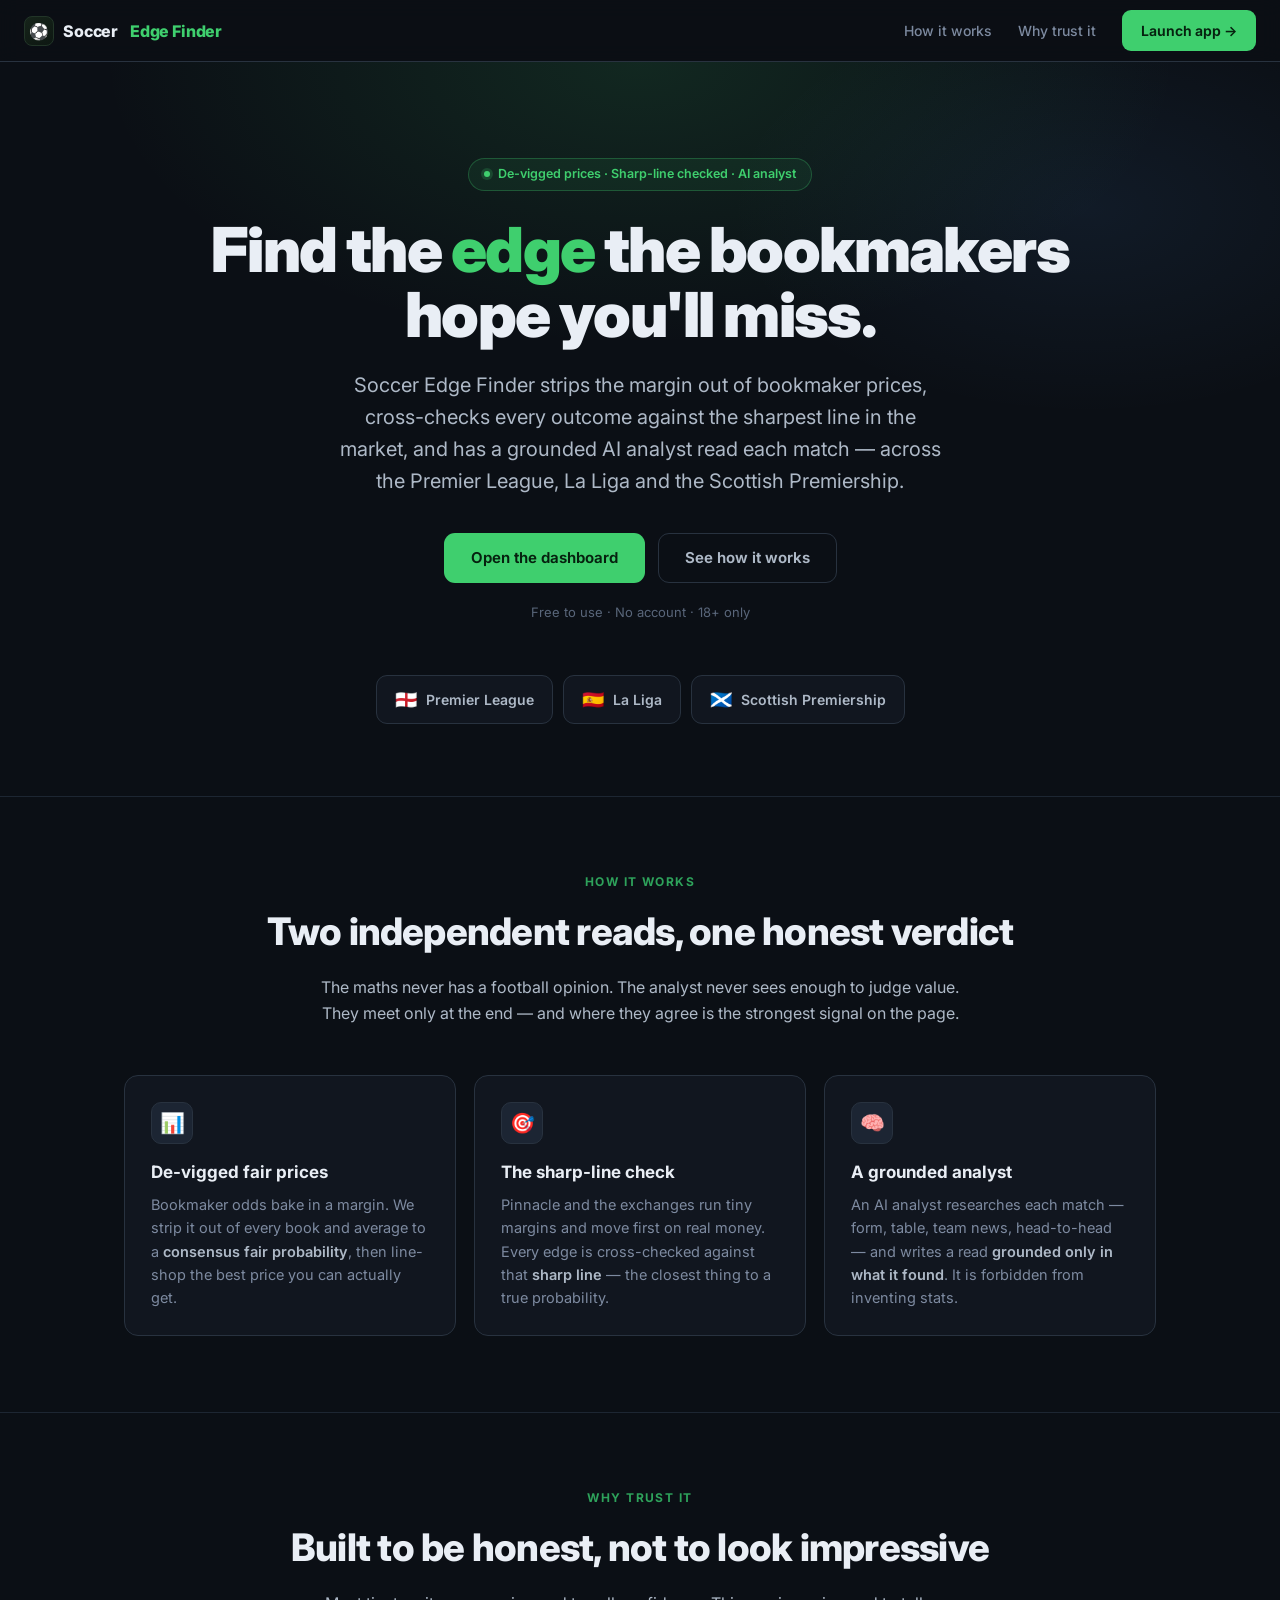
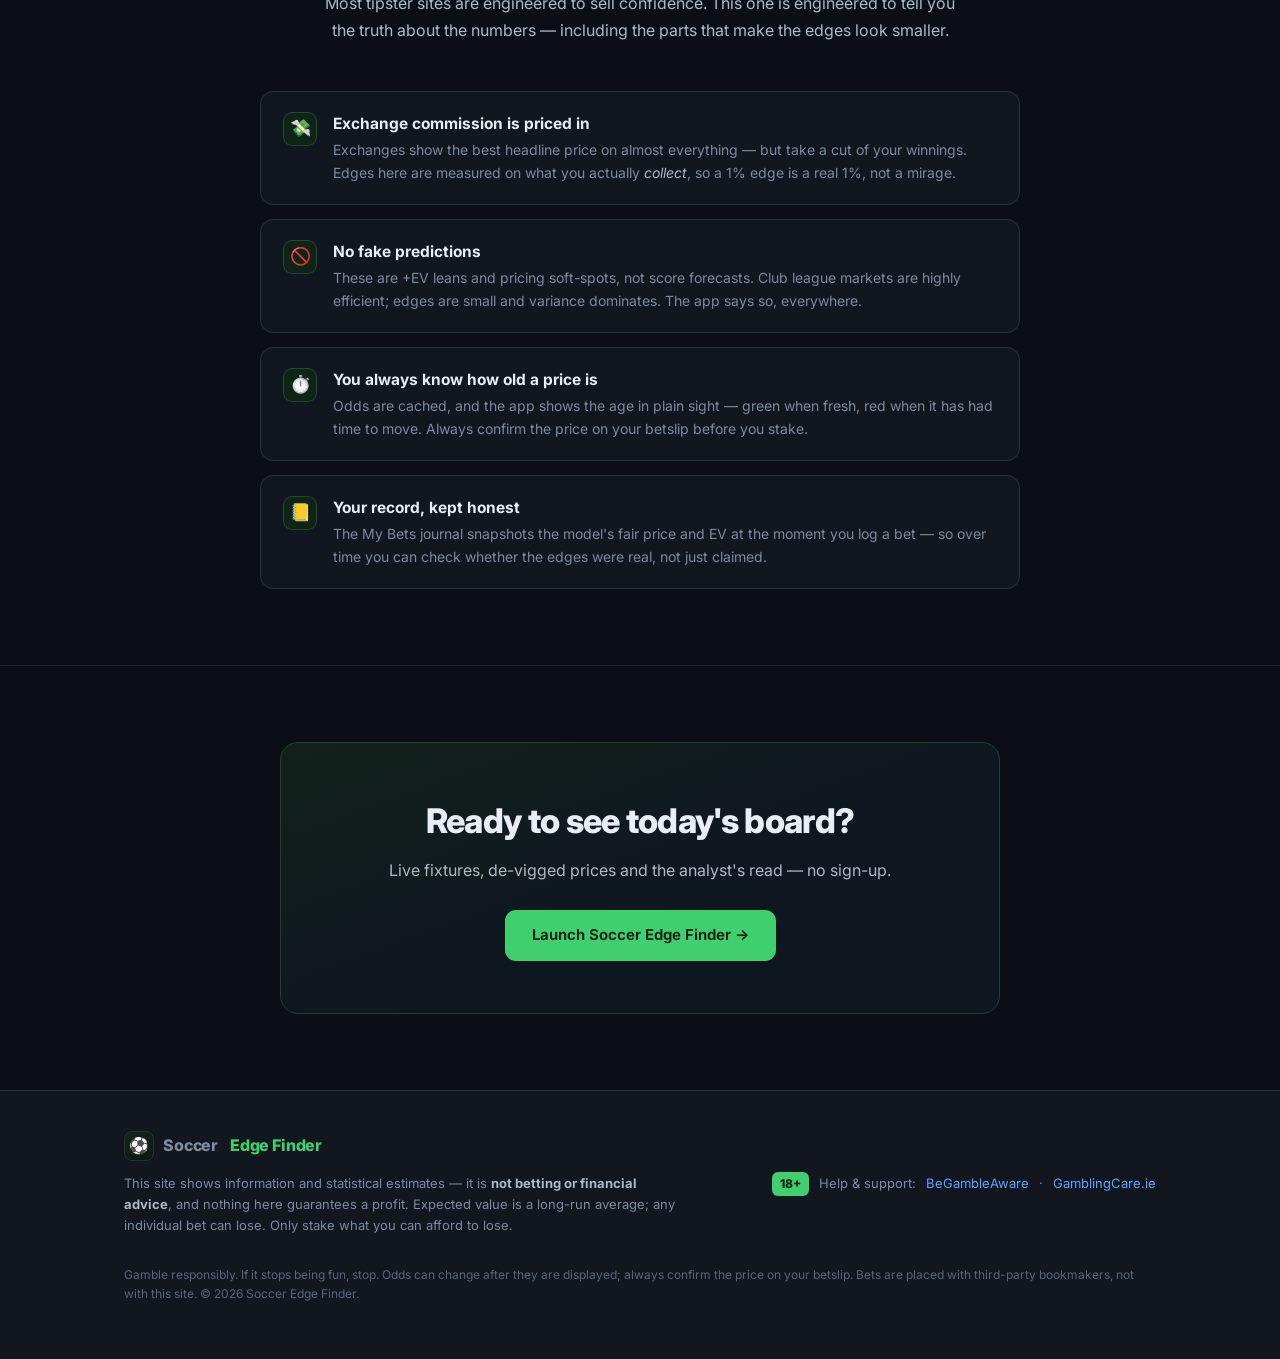
==== static/landing.html @ 16e1183a "Add a marketing landing page; move the dashboard to /app The app dropped users straight into the too" ====
<!DOCTYPE html>
<html lang="en">
<head>
<meta charset="UTF-8">
<meta name="viewport" content="width=device-width, initial-scale=1.0, viewport-fit=cover">
<meta name="theme-color" content="#0b0f15">
<title>Soccer Edge Finder — de-vigged prices, sharp-line checked, analyst-backed</title>
<meta name="description" content="A betting edge finder for club football across the Premier League, La Liga and the Scottish Premiership. De-vigged bookmaker prices, a sharp-line cross-check and a grounded AI analyst — with the maths kept honest.">
<link rel="icon" href="data:image/svg+xml,%3Csvg xmlns=%27http://www.w3.org/2000/svg%27 viewBox=%270 0 32 32%27%3E%3Crect width=%2732%27 height=%2732%27 rx=%277%27 fill=%27%230b0f15%27/%3E%3Ctext x=%2716%27 y=%2723%27 font-size=%2720%27 text-anchor=%27middle%27%3E%E2%9A%BD%3C/text%3E%3C/svg%3E">
<link rel="preconnect" href="https://fonts.googleapis.com">
<link rel="preconnect" href="https://fonts.gstatic.com" crossorigin>
<link href="https://fonts.googleapis.com/css2?family=Inter:wght@400;500;600;700;800;900&display=swap" rel="stylesheet">
<style>
  *,*::before,*::after { box-sizing: border-box; margin: 0; padding: 0; }
  :root {
    --bg-0:#0b0f15; --bg-1:#11161f; --bg-2:#161d28; --bg-3:#1c2533;
    --line-1:#1d2632; --line-2:#28323f;
    --tx-1:#e9eef5; --tx-2:#aeb9c7; --tx-3:#7d8aa0; --tx-4:#59667a;
    --green:#3fcf6e; --green-dim:#2ea25b; --green-bg:#0e2417;
    --blue:#58a6ff; --amber:#e3a93c; --red:#f85149;
    --maxw:1080px;
  }
  html { scroll-behavior: smooth; }
  body {
    font-family: 'Inter', -apple-system, BlinkMacSystemFont, 'Segoe UI', Roboto, sans-serif;
    background: var(--bg-0); color: var(--tx-1);
    -webkit-font-smoothing: antialiased; line-height: 1.5;
  }
  a { color: inherit; text-decoration: none; }
  .wrap { max-width: var(--maxw); margin: 0 auto; padding: 0 24px; }

  /* NAV */
  nav {
    position: sticky; top: 0; z-index: 100;
    display: flex; align-items: center; justify-content: space-between;
    height: 62px; padding: 0 24px;
    background: rgba(11,15,21,.82); backdrop-filter: blur(10px);
    border-bottom: 1px solid var(--line-2);
  }
  .brand { display: flex; align-items: center; gap: 9px; font-weight: 800; font-size: 16px; letter-spacing: -.01em; }
  .brand .mark {
    width: 30px; height: 30px; border-radius: 8px; display: grid; place-items: center;
    font-size: 16px; background: linear-gradient(150deg, #16241a, #0d1712);
    border: 1px solid #223528;
  }
  .brand em { color: var(--green); font-style: normal; }
  .nav-links { display: flex; align-items: center; gap: 26px; }
  .nav-links a.muted { color: var(--tx-3); font-size: 14px; font-weight: 500; }
  .nav-links a.muted:hover { color: var(--tx-1); }
  .btn {
    display: inline-flex; align-items: center; gap: 7px; cursor: pointer;
    font-family: inherit; font-weight: 650; font-size: 14px; border-radius: 9px;
    padding: 9px 18px; border: 1px solid transparent; transition: .15s;
  }
  .btn-primary { background: var(--green); color: #06210f; }
  .btn-primary:hover { background: #56d982; }
  .btn-ghost { background: transparent; color: var(--tx-2); border-color: var(--line-2); }
  .btn-ghost:hover { color: var(--tx-1); border-color: var(--tx-4); }
  .btn-lg { padding: 13px 26px; font-size: 15px; border-radius: 11px; }

  /* HERO */
  .hero { position: relative; overflow: hidden; padding: 96px 0 72px; text-align: center; }
  .hero::before {
    content: ''; position: absolute; inset: 0; z-index: 0; pointer-events: none;
    background:
      radial-gradient(60% 55% at 50% 0%, rgba(63,207,110,.13), transparent 70%),
      radial-gradient(40% 40% at 85% 20%, rgba(88,166,255,.08), transparent 70%);
  }
  .hero .wrap { position: relative; z-index: 1; }
  .badge {
    display: inline-flex; align-items: center; gap: 8px; margin-bottom: 26px;
    padding: 6px 15px; border-radius: 999px; font-size: 12.5px; font-weight: 600;
    color: var(--green); background: rgba(63,207,110,.08); border: 1px solid rgba(63,207,110,.28);
  }
  .badge .dot { width: 6px; height: 6px; border-radius: 50%; background: var(--green); box-shadow: 0 0 0 3px rgba(63,207,110,.18); }
  h1 {
    font-size: clamp(34px, 6vw, 62px); font-weight: 900; line-height: 1.05;
    letter-spacing: -.025em; margin: 0 auto 22px; max-width: 860px;
  }
  h1 .g { color: var(--green); }
  .sub { font-size: clamp(16px,2.3vw,20px); color: var(--tx-2); max-width: 620px; margin: 0 auto 36px; line-height: 1.6; }
  .hero-cta { display: flex; gap: 13px; justify-content: center; flex-wrap: wrap; }
  .hero-note { margin-top: 20px; font-size: 13px; color: var(--tx-4); }

  /* LEAGUE STRIP */
  .leagues { display: flex; gap: 10px; justify-content: center; flex-wrap: wrap; margin-top: 52px; }
  .league-chip {
    display: flex; align-items: center; gap: 9px; padding: 10px 18px;
    background: var(--bg-1); border: 1px solid var(--line-2); border-radius: 11px;
    font-size: 14px; font-weight: 600; color: var(--tx-2);
  }
  .league-chip .flag { font-size: 18px; }

  /* SECTIONS */
  section.block { padding: 76px 0; border-top: 1px solid var(--line-1); }
  .eyebrow { text-align: center; font-size: 12px; font-weight: 700; letter-spacing: .12em; text-transform: uppercase; color: var(--green-dim); margin-bottom: 12px; }
  .h2 { text-align: center; font-size: clamp(26px,4vw,38px); font-weight: 800; letter-spacing: -.02em; margin-bottom: 14px; }
  .lede { text-align: center; color: var(--tx-2); max-width: 640px; margin: 0 auto 48px; font-size: 16px; line-height: 1.65; }

  .grid { display: grid; grid-template-columns: repeat(3,1fr); gap: 18px; }
  .card {
    background: var(--bg-1); border: 1px solid var(--line-2); border-radius: 14px; padding: 26px;
    transition: .18s;
  }
  .card:hover { border-color: #33465a; transform: translateY(-2px); }
  .card .ico { width: 42px; height: 42px; border-radius: 10px; display: grid; place-items: center; font-size: 20px; margin-bottom: 16px; background: var(--bg-3); border: 1px solid var(--line-2); }
  .card h3 { font-size: 17px; font-weight: 700; margin-bottom: 8px; }
  .card p { color: var(--tx-3); font-size: 14.5px; line-height: 1.6; }
  .card p b { color: var(--tx-2); font-weight: 600; }

  /* HONESTY */
  .honesty { max-width: 760px; margin: 0 auto; display: grid; gap: 14px; }
  .row {
    display: flex; gap: 16px; align-items: flex-start; padding: 20px 22px;
    background: var(--bg-1); border: 1px solid var(--line-2); border-radius: 13px;
  }
  .row .k { flex: 0 0 auto; width: 34px; height: 34px; border-radius: 9px; display: grid; place-items: center; font-size: 17px; background: var(--green-bg); border: 1px solid rgba(63,207,110,.25); }
  .row h4 { font-size: 15.5px; font-weight: 700; margin-bottom: 4px; }
  .row p { color: var(--tx-3); font-size: 14px; line-height: 1.6; }
  .row p em { color: var(--tx-2); font-style: italic; }

  /* CTA */
  .cta-final { text-align: center; }
  .cta-final .box {
    max-width: 720px; margin: 0 auto; padding: 52px 32px; border-radius: 18px;
    background: linear-gradient(160deg, #12211a 0%, #0e1620 60%); border: 1px solid #234030;
  }
  .cta-final h2 { font-size: clamp(24px,4vw,34px); font-weight: 800; letter-spacing: -.02em; margin-bottom: 12px; }
  .cta-final p { color: var(--tx-2); margin-bottom: 28px; font-size: 16px; }

  /* FOOTER */
  footer { border-top: 1px solid var(--line-2); background: var(--bg-1); padding: 40px 0 56px; }
  footer .cols { display: flex; justify-content: space-between; gap: 30px; flex-wrap: wrap; margin-bottom: 28px; }
  footer .disc { color: var(--tx-3); font-size: 13px; line-height: 1.65; max-width: 560px; }
  footer .disc strong { color: var(--tx-2); }
  footer .rg { display: flex; align-items: center; gap: 10px; flex-wrap: wrap; font-size: 13px; color: var(--tx-3); }
  .age { display: inline-grid; place-items: center; min-width: 30px; height: 24px; padding: 0 8px; border-radius: 6px; font-weight: 800; font-size: 12px; color: #06210f; background: var(--green); }
  footer a.link { color: var(--blue); }
  footer a.link:hover { text-decoration: underline; }
  .fine { color: var(--tx-4); font-size: 12px; line-height: 1.6; margin-top: 18px; }

  @media (max-width: 780px) {
    .grid { grid-template-columns: 1fr; }
    .nav-links a.muted { display: none; }
    .hero { padding: 68px 0 52px; }
    section.block { padding: 56px 0; }
    footer .cols { flex-direction: column; }
  }
</style>
</head>
<body>

<nav>
  <a class="brand" href="/"><span class="mark">⚽</span>Soccer&nbsp;<em>Edge&nbsp;Finder</em></a>
  <div class="nav-links">
    <a class="muted" href="#how">How it works</a>
    <a class="muted" href="#honest">Why trust it</a>
    <a class="btn btn-primary" href="/app">Launch app →</a>
  </div>
</nav>

<header class="hero">
  <div class="wrap">
    <span class="badge"><span class="dot"></span>De-vigged prices · Sharp-line checked · AI analyst</span>
    <h1>Find the <span class="g">edge</span> the bookmakers hope you'll miss.</h1>
    <p class="sub">
      Soccer Edge Finder strips the margin out of bookmaker prices, cross-checks every outcome
      against the sharpest line in the market, and has a grounded AI analyst read each match —
      across the Premier League, La Liga and the Scottish Premiership.
    </p>
    <div class="hero-cta">
      <a class="btn btn-primary btn-lg" href="/app">Open the dashboard</a>
      <a class="btn btn-ghost btn-lg" href="#how">See how it works</a>
    </div>
    <div class="hero-note">Free to use · No account · 18+ only</div>

    <div class="leagues">
      <span class="league-chip"><span class="flag">🏴󠁧󠁢󠁥󠁮󠁧󠁿</span> Premier League</span>
      <span class="league-chip"><span class="flag">🇪🇸</span> La Liga</span>
      <span class="league-chip"><span class="flag">🏴󠁧󠁢󠁳󠁣󠁴󠁿</span> Scottish Premiership</span>
    </div>
  </div>
</header>

<section class="block" id="how">
  <div class="wrap">
    <div class="eyebrow">How it works</div>
    <h2 class="h2">Two independent reads, one honest verdict</h2>
    <p class="lede">
      The maths never has a football opinion. The analyst never sees enough to judge value.
      They meet only at the end — and where they agree is the strongest signal on the page.
    </p>
    <div class="grid">
      <div class="card">
        <div class="ico">📊</div>
        <h3>De-vigged fair prices</h3>
        <p>Bookmaker odds bake in a margin. We strip it out of every book and average to a
        <b>consensus fair probability</b>, then line-shop the best price you can actually get.</p>
      </div>
      <div class="card">
        <div class="ico">🎯</div>
        <h3>The sharp-line check</h3>
        <p>Pinnacle and the exchanges run tiny margins and move first on real money. Every edge is
        cross-checked against that <b>sharp line</b> — the closest thing to a true probability.</p>
      </div>
      <div class="card">
        <div class="ico">🧠</div>
        <h3>A grounded analyst</h3>
        <p>An AI analyst researches each match — form, table, team news, head-to-head — and writes a
        read <b>grounded only in what it found</b>. It is forbidden from inventing stats.</p>
      </div>
    </div>
  </div>
</section>

<section class="block" id="honest">
  <div class="wrap">
    <div class="eyebrow">Why trust it</div>
    <h2 class="h2">Built to be honest, not to look impressive</h2>
    <p class="lede">
      Most tipster sites are engineered to sell confidence. This one is engineered to tell you the
      truth about the numbers — including the parts that make the edges look smaller.
    </p>
    <div class="honesty">
      <div class="row">
        <div class="k">💸</div>
        <div>
          <h4>Exchange commission is priced in</h4>
          <p>Exchanges show the best headline price on almost everything — but take a cut of your
          winnings. Edges here are measured on what you actually <em>collect</em>, so a 1% edge is a
          real 1%, not a mirage.</p>
        </div>
      </div>
      <div class="row">
        <div class="k">🚫</div>
        <div>
          <h4>No fake predictions</h4>
          <p>These are +EV leans and pricing soft-spots, not score forecasts. Club league markets are
          highly efficient; edges are small and variance dominates. The app says so, everywhere.</p>
        </div>
      </div>
      <div class="row">
        <div class="k">⏱️</div>
        <div>
          <h4>You always know how old a price is</h4>
          <p>Odds are cached, and the app shows the age in plain sight — green when fresh, red when
          it has had time to move. Always confirm the price on your betslip before you stake.</p>
        </div>
      </div>
      <div class="row">
        <div class="k">📒</div>
        <div>
          <h4>Your record, kept honest</h4>
          <p>The My Bets journal snapshots the model's fair price and EV at the moment you log a bet —
          so over time you can check whether the edges were real, not just claimed.</p>
        </div>
      </div>
    </div>
  </div>
</section>

<section class="block cta-final">
  <div class="wrap">
    <div class="box">
      <h2>Ready to see today's board?</h2>
      <p>Live fixtures, de-vigged prices and the analyst's read — no sign-up.</p>
      <a class="btn btn-primary btn-lg" href="/app">Launch Soccer Edge Finder →</a>
    </div>
  </div>
</section>

<footer>
  <div class="wrap">
    <div class="cols">
      <div class="disc">
        <div class="brand" style="margin-bottom:12px"><span class="mark">⚽</span>Soccer&nbsp;<em>Edge&nbsp;Finder</em></div>
        This site shows information and statistical estimates — it is <strong>not betting or
        financial advice</strong>, and nothing here guarantees a profit. Expected value is a
        long-run average; any individual bet can lose. Only stake what you can afford to lose.
      </div>
      <div class="rg">
        <span class="age">18+</span>
        <span>Help &amp; support:</span>
        <a class="link" href="https://www.begambleaware.org" target="_blank" rel="noopener">BeGambleAware</a> ·
        <a class="link" href="https://www.gamblingcare.ie" target="_blank" rel="noopener">GamblingCare.ie</a>
      </div>
    </div>
    <div class="fine">
      Gamble responsibly. If it stops being fun, stop. Odds can change after they are displayed;
      always confirm the price on your betslip. Bets are placed with third-party bookmakers, not with
      this site. © <span id="yr"></span> Soccer Edge Finder.
    </div>
  </div>
</footer>

<script>document.getElementById('yr').textContent = new Date().getFullYear();</script>
</body>
</html>
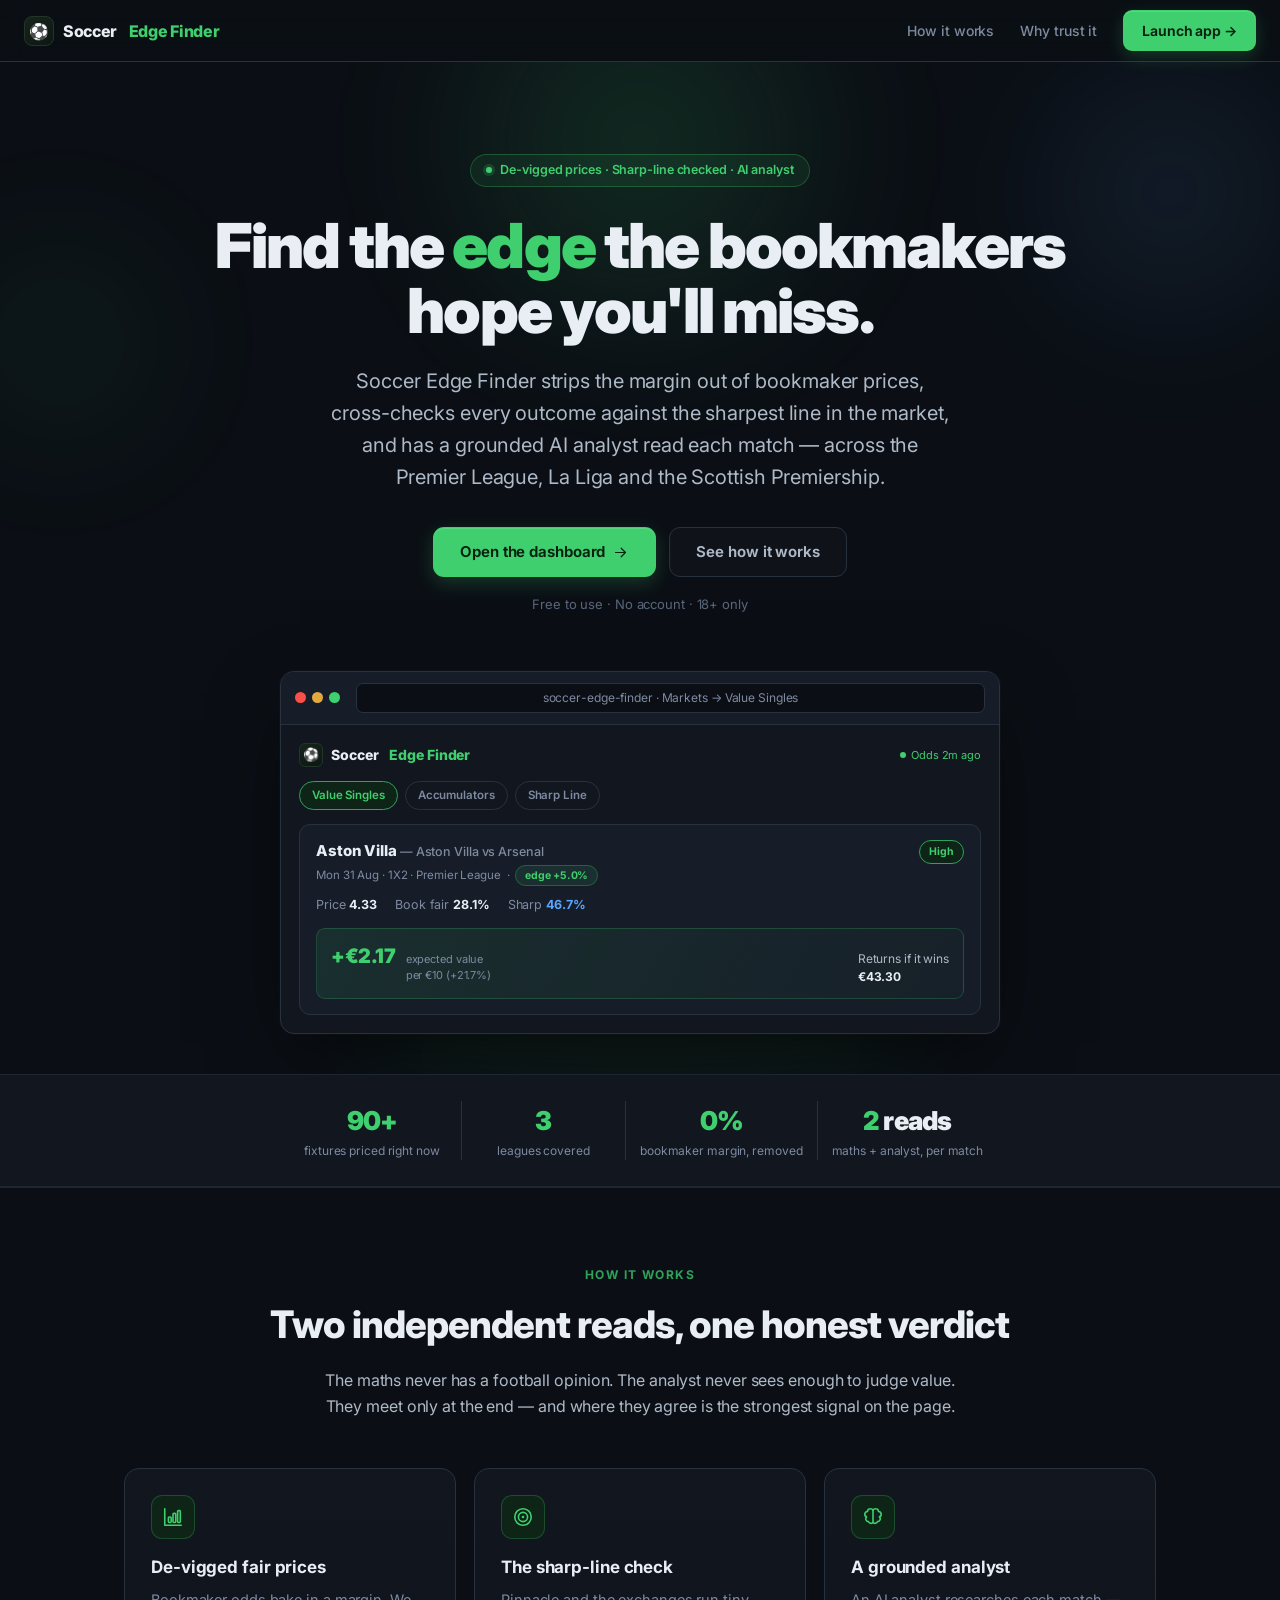
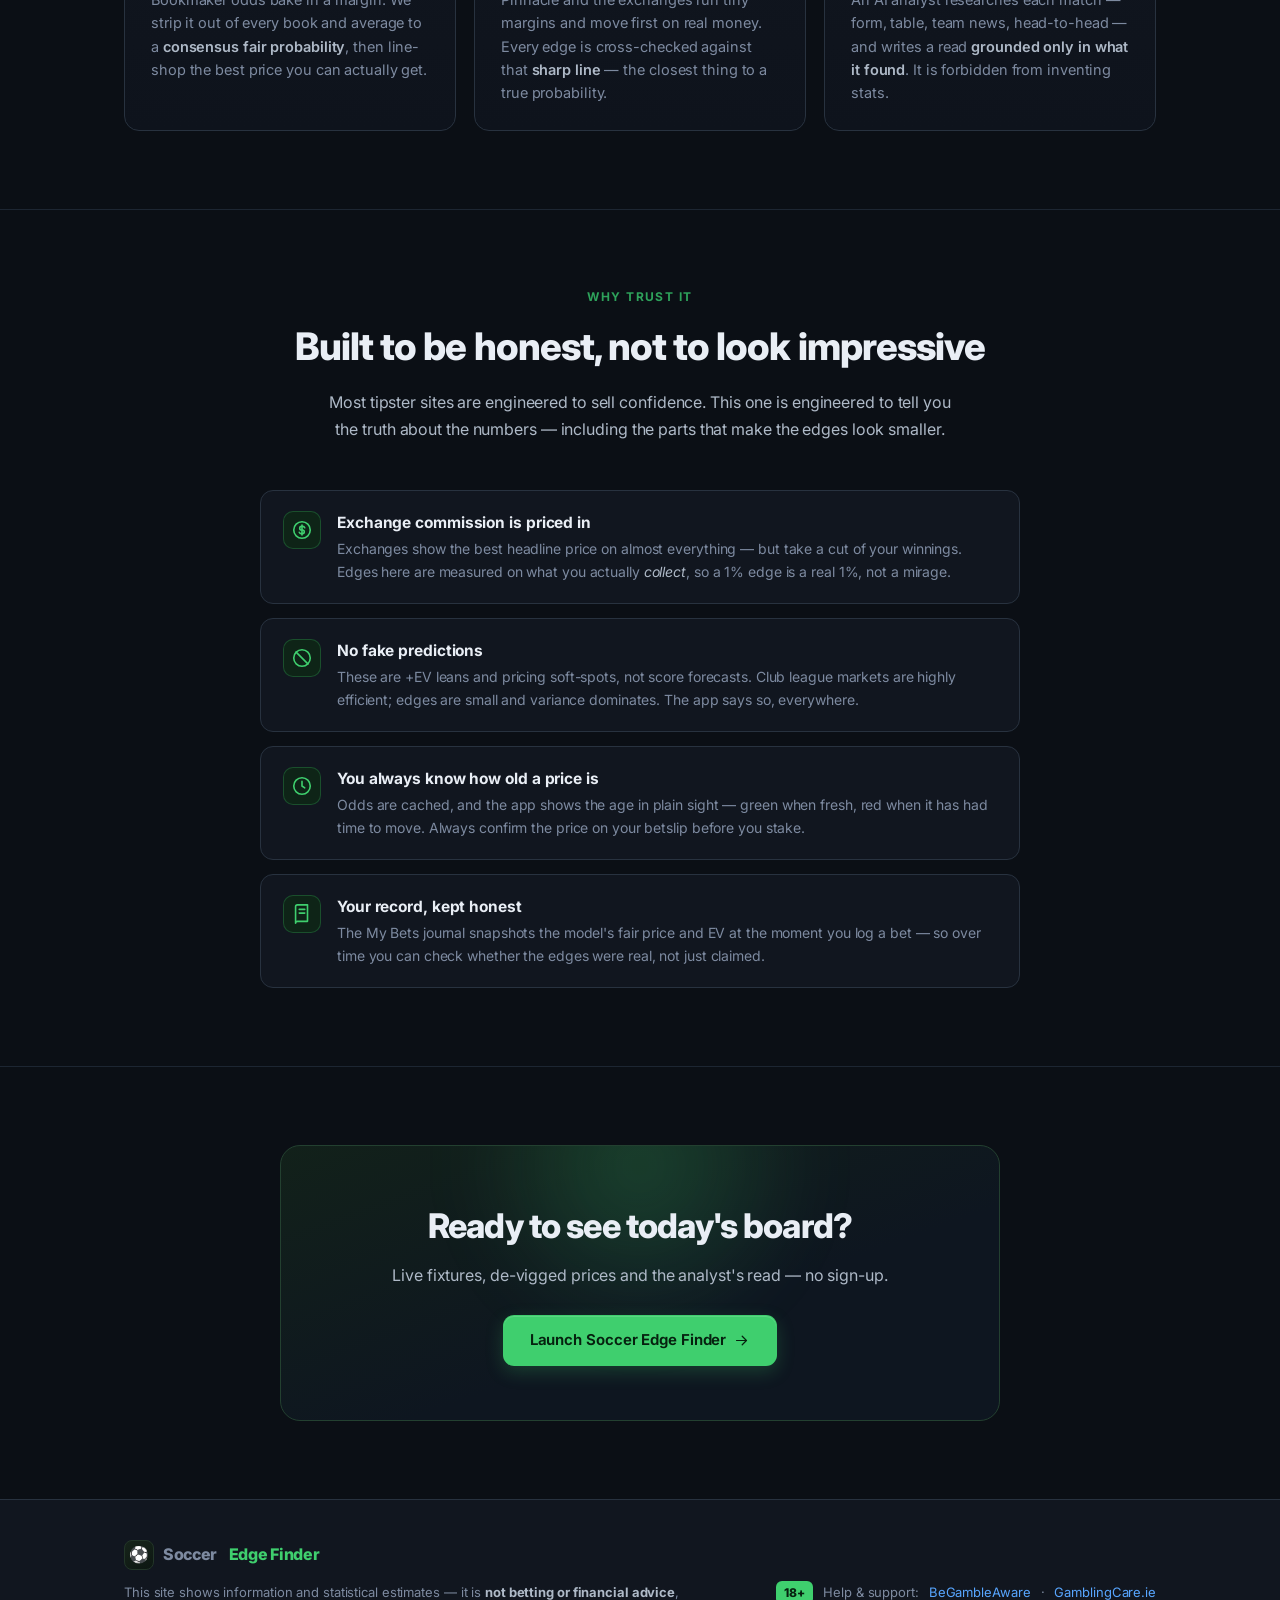
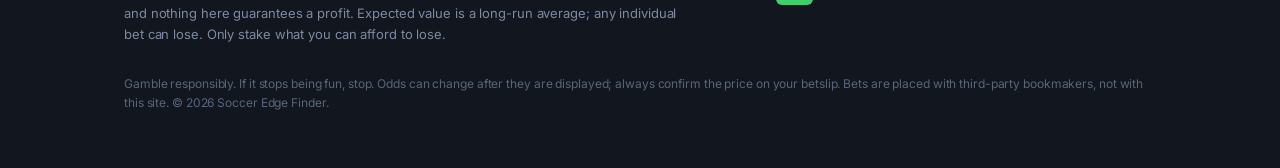
==== commit f12fd98c: "Landing: ambient hero, framed product preview, SVG icons, live stats Visual overhaul toward a profes" ====
--- a/static/landing.html
+++ b/static/landing.html
@@ -24,109 +24,141 @@
   body {
     font-family: 'Inter', -apple-system, BlinkMacSystemFont, 'Segoe UI', Roboto, sans-serif;
     background: var(--bg-0); color: var(--tx-1);
-    -webkit-font-smoothing: antialiased; line-height: 1.5;
+    -webkit-font-smoothing: antialiased; -moz-osx-font-smoothing: grayscale;
+    line-height: 1.5; letter-spacing: -.006em; overflow-x: hidden;
   }
   a { color: inherit; text-decoration: none; }
   .wrap { max-width: var(--maxw); margin: 0 auto; padding: 0 24px; }
+  svg.ico { width: 22px; height: 22px; stroke: currentColor; fill: none; stroke-width: 1.75; stroke-linecap: round; stroke-linejoin: round; }
 
   /* NAV */
   nav {
     position: sticky; top: 0; z-index: 100;
     display: flex; align-items: center; justify-content: space-between;
     height: 62px; padding: 0 24px;
-    background: rgba(11,15,21,.82); backdrop-filter: blur(10px);
+    background: rgba(11,15,21,.8); backdrop-filter: blur(12px);
     border-bottom: 1px solid var(--line-2);
   }
-  .brand { display: flex; align-items: center; gap: 9px; font-weight: 800; font-size: 16px; letter-spacing: -.01em; }
+  .brand { display: flex; align-items: center; gap: 9px; font-weight: 800; font-size: 16px; letter-spacing: -.02em; }
   .brand .mark {
     width: 30px; height: 30px; border-radius: 8px; display: grid; place-items: center;
-    font-size: 16px; background: linear-gradient(150deg, #16241a, #0d1712);
-    border: 1px solid #223528;
+    font-size: 16px; background: linear-gradient(150deg, #16241a, #0d1712); border: 1px solid #223528;
   }
   .brand em { color: var(--green); font-style: normal; }
   .nav-links { display: flex; align-items: center; gap: 26px; }
-  .nav-links a.muted { color: var(--tx-3); font-size: 14px; font-weight: 500; }
+  .nav-links a.muted { color: var(--tx-3); font-size: 14px; font-weight: 500; transition: color .15s; }
   .nav-links a.muted:hover { color: var(--tx-1); }
   .btn {
     display: inline-flex; align-items: center; gap: 7px; cursor: pointer;
     font-family: inherit; font-weight: 650; font-size: 14px; border-radius: 9px;
     padding: 9px 18px; border: 1px solid transparent; transition: .15s;
   }
-  .btn-primary { background: var(--green); color: #06210f; }
-  .btn-primary:hover { background: #56d982; }
-  .btn-ghost { background: transparent; color: var(--tx-2); border-color: var(--line-2); }
+  .btn-primary { background: var(--green); color: #06210f; box-shadow: 0 1px 0 rgba(255,255,255,.14) inset, 0 6px 18px rgba(63,207,110,.22); }
+  .btn-primary:hover { background: #56d982; transform: translateY(-1px); }
+  .btn-ghost { background: rgba(255,255,255,.02); color: var(--tx-2); border-color: var(--line-2); }
   .btn-ghost:hover { color: var(--tx-1); border-color: var(--tx-4); }
   .btn-lg { padding: 13px 26px; font-size: 15px; border-radius: 11px; }
+  .btn .ico { width: 17px; height: 17px; }
 
   /* HERO */
-  .hero { position: relative; overflow: hidden; padding: 96px 0 72px; text-align: center; }
-  .hero::before {
-    content: ''; position: absolute; inset: 0; z-index: 0; pointer-events: none;
-    background:
-      radial-gradient(60% 55% at 50% 0%, rgba(63,207,110,.13), transparent 70%),
-      radial-gradient(40% 40% at 85% 20%, rgba(88,166,255,.08), transparent 70%);
-  }
+  .hero { position: relative; overflow: hidden; padding: 92px 0 40px; text-align: center; }
+  .orbs { position: absolute; inset: 0; z-index: 0; pointer-events: none; overflow: hidden; }
+  .orb { position: absolute; border-radius: 50%; filter: blur(60px); opacity: .5; will-change: transform; }
+  .orb.a { width: 520px; height: 520px; top: -180px; left: 50%; margin-left: -260px; background: radial-gradient(circle, rgba(63,207,110,.34), transparent 68%); animation: drift1 20s ease-in-out infinite; }
+  .orb.b { width: 380px; height: 380px; top: -60px; right: -80px; background: radial-gradient(circle, rgba(88,166,255,.24), transparent 68%); animation: drift2 26s ease-in-out infinite; }
+  .orb.c { width: 320px; height: 320px; top: 120px; left: -100px; background: radial-gradient(circle, rgba(63,207,110,.16), transparent 68%); animation: drift3 30s ease-in-out infinite; }
+  @keyframes drift1 { 0%,100%{transform:translate(0,0) scale(1);} 50%{transform:translate(30px,26px) scale(1.06);} }
+  @keyframes drift2 { 0%,100%{transform:translate(0,0) scale(1);} 50%{transform:translate(-38px,30px) scale(1.1);} }
+  @keyframes drift3 { 0%,100%{transform:translate(0,0) scale(1);} 50%{transform:translate(34px,-22px) scale(1.08);} }
   .hero .wrap { position: relative; z-index: 1; }
   .badge {
     display: inline-flex; align-items: center; gap: 8px; margin-bottom: 26px;
     padding: 6px 15px; border-radius: 999px; font-size: 12.5px; font-weight: 600;
     color: var(--green); background: rgba(63,207,110,.08); border: 1px solid rgba(63,207,110,.28);
   }
-  .badge .dot { width: 6px; height: 6px; border-radius: 50%; background: var(--green); box-shadow: 0 0 0 3px rgba(63,207,110,.18); }
-  h1 {
-    font-size: clamp(34px, 6vw, 62px); font-weight: 900; line-height: 1.05;
-    letter-spacing: -.025em; margin: 0 auto 22px; max-width: 860px;
-  }
+  .badge .dot { width: 6px; height: 6px; border-radius: 50%; background: var(--green); box-shadow: 0 0 0 3px rgba(63,207,110,.18); animation: pulse 2.4s ease-in-out infinite; }
+  @keyframes pulse { 0%,100%{opacity:1;} 50%{opacity:.4;} }
+  h1 { font-size: clamp(34px, 6vw, 62px); font-weight: 900; line-height: 1.05; letter-spacing: -.03em; margin: 0 auto 22px; max-width: 860px; }
   h1 .g { color: var(--green); }
-  .sub { font-size: clamp(16px,2.3vw,20px); color: var(--tx-2); max-width: 620px; margin: 0 auto 36px; line-height: 1.6; }
+  .sub { font-size: clamp(16px,2.3vw,20px); color: var(--tx-2); max-width: 620px; margin: 0 auto 34px; line-height: 1.6; }
   .hero-cta { display: flex; gap: 13px; justify-content: center; flex-wrap: wrap; }
-  .hero-note { margin-top: 20px; font-size: 13px; color: var(--tx-4); }
-
-  /* LEAGUE STRIP */
-  .leagues { display: flex; gap: 10px; justify-content: center; flex-wrap: wrap; margin-top: 52px; }
-  .league-chip {
-    display: flex; align-items: center; gap: 9px; padding: 10px 18px;
-    background: var(--bg-1); border: 1px solid var(--line-2); border-radius: 11px;
-    font-size: 14px; font-weight: 600; color: var(--tx-2);
-  }
-  .league-chip .flag { font-size: 18px; }
+  .hero-note { margin-top: 18px; font-size: 13px; color: var(--tx-4); }
+
+  /* PRODUCT PREVIEW (browser-framed CSS mockup of the real dashboard) */
+  .preview { position: relative; z-index: 1; margin: 56px auto 0; max-width: 720px; }
+  .preview::after { content:''; position:absolute; left:8%; right:8%; bottom:-26px; height:60px; background: rgba(63,207,110,.16); filter: blur(46px); border-radius: 50%; z-index:-1; }
+  .browser { border-radius: 14px; border: 1px solid var(--line-2); background: var(--bg-1); overflow: hidden; box-shadow: 0 30px 80px -20px rgba(0,0,0,.75), 0 0 0 1px rgba(255,255,255,.02); }
+  .browser-bar { display: flex; align-items: center; gap: 8px; padding: 11px 14px; background: var(--bg-2); border-bottom: 1px solid var(--line-2); }
+  .dots { display: flex; gap: 6px; }
+  .dots i { width: 11px; height: 11px; border-radius: 50%; display: block; }
+  .dots i:nth-child(1){background:#f85149;} .dots i:nth-child(2){background:#e3a93c;} .dots i:nth-child(3){background:#3fcf6e;}
+  .urlbar { flex: 1; margin-left: 8px; background: var(--bg-0); border: 1px solid var(--line-2); border-radius: 7px; padding: 5px 12px; font-size: 12px; color: var(--tx-3); text-align: center; }
+  .app { padding: 18px; text-align: left; }
+  .app-top { display: flex; align-items: center; justify-content: space-between; margin-bottom: 14px; }
+  .app-brand { display: flex; align-items: center; gap: 8px; font-weight: 800; font-size: 14px; }
+  .app-brand .m { width: 24px; height: 24px; border-radius: 6px; display: grid; place-items: center; font-size: 13px; background: linear-gradient(150deg,#16241a,#0d1712); border: 1px solid #223528; }
+  .app-brand em { color: var(--green); font-style: normal; }
+  .app-age { font-size: 11px; color: var(--green); display: flex; align-items: center; gap: 5px; }
+  .app-age .d { width: 6px; height: 6px; border-radius: 50%; background: var(--green); }
+  .app-pills { display: flex; gap: 7px; margin-bottom: 14px; }
+  .app-pill { font-size: 11.5px; font-weight: 600; padding: 5px 12px; border-radius: 999px; border: 1px solid var(--line-2); color: var(--tx-3); white-space: nowrap; }
+  .app-pill.on { background: var(--green-bg); color: var(--green); border-color: var(--green-dim); }
+  .single { background: var(--bg-2); border: 1px solid var(--line-2); border-radius: 11px; padding: 15px 16px; }
+  .single-h { display: flex; align-items: flex-start; justify-content: space-between; gap: 10px; margin-bottom: 3px; }
+  .single-h .t { font-size: 15px; font-weight: 800; }
+  .single-h .t small { color: var(--tx-3); font-weight: 500; font-size: 12.5px; }
+  .tag { font-size: 10.5px; font-weight: 700; padding: 3px 9px; border-radius: 999px; white-space: nowrap; }
+  .tag.hi { background: var(--green-bg); color: var(--green); border: 1px solid var(--green-dim); }
+  .tag.edge { background: rgba(63,207,110,.1); color: var(--green); border: 1px solid rgba(63,207,110,.3); }
+  .single-sub { font-size: 11.5px; color: var(--tx-3); margin-bottom: 12px; }
+  .metrics { display: flex; gap: 18px; flex-wrap: wrap; font-size: 12.5px; color: var(--tx-3); margin-bottom: 13px; }
+  .metrics b { color: var(--tx-1); }
+  .metrics .sh { color: var(--blue); font-weight: 700; }
+  .ev { display: flex; align-items: baseline; gap: 10px; padding: 12px 14px; background: linear-gradient(120deg, rgba(63,207,110,.1), rgba(63,207,110,.02)); border: 1px solid rgba(63,207,110,.22); border-radius: 9px; }
+  .ev .big { font-size: 20px; font-weight: 900; color: var(--green); letter-spacing: -.02em; }
+  .ev .lbl { font-size: 11px; color: var(--tx-3); }
+  .ev .ret { margin-left: auto; font-size: 12px; color: var(--tx-2); }
+  .ev .ret b { color: var(--tx-1); }
+
+  /* CREDIBILITY STRIP */
+  .cred { border-top: 1px solid var(--line-1); border-bottom: 1px solid var(--line-1); background: var(--bg-1); }
+  .cred .wrap { display: flex; justify-content: center; gap: 14px; flex-wrap: wrap; padding: 26px 24px; }
+  .stat { text-align: center; min-width: 150px; }
+  .stat .n { font-size: 26px; font-weight: 900; letter-spacing: -.03em; color: var(--tx-1); }
+  .stat .n span { color: var(--green); }
+  .stat .l { font-size: 12px; color: var(--tx-3); margin-top: 2px; }
+  .stat + .stat { border-left: 1px solid var(--line-2); padding-left: 14px; }
 
   /* SECTIONS */
-  section.block { padding: 76px 0; border-top: 1px solid var(--line-1); }
+  section.block { padding: 78px 0; border-top: 1px solid var(--line-1); }
   .eyebrow { text-align: center; font-size: 12px; font-weight: 700; letter-spacing: .12em; text-transform: uppercase; color: var(--green-dim); margin-bottom: 12px; }
-  .h2 { text-align: center; font-size: clamp(26px,4vw,38px); font-weight: 800; letter-spacing: -.02em; margin-bottom: 14px; }
+  .h2 { text-align: center; font-size: clamp(26px,4vw,38px); font-weight: 800; letter-spacing: -.025em; margin-bottom: 14px; }
   .lede { text-align: center; color: var(--tx-2); max-width: 640px; margin: 0 auto 48px; font-size: 16px; line-height: 1.65; }
 
   .grid { display: grid; grid-template-columns: repeat(3,1fr); gap: 18px; }
-  .card {
-    background: var(--bg-1); border: 1px solid var(--line-2); border-radius: 14px; padding: 26px;
-    transition: .18s;
-  }
-  .card:hover { border-color: #33465a; transform: translateY(-2px); }
-  .card .ico { width: 42px; height: 42px; border-radius: 10px; display: grid; place-items: center; font-size: 20px; margin-bottom: 16px; background: var(--bg-3); border: 1px solid var(--line-2); }
+  .card { background: linear-gradient(180deg, var(--bg-1), #0e131c); border: 1px solid var(--line-2); border-radius: 15px; padding: 26px; transition: .2s; }
+  .card:hover { border-color: #33465a; transform: translateY(-3px); box-shadow: 0 18px 40px -20px rgba(0,0,0,.6); }
+  .card .ico-box { width: 44px; height: 44px; border-radius: 11px; display: grid; place-items: center; margin-bottom: 16px; color: var(--green); background: var(--green-bg); border: 1px solid rgba(63,207,110,.24); }
   .card h3 { font-size: 17px; font-weight: 700; margin-bottom: 8px; }
   .card p { color: var(--tx-3); font-size: 14.5px; line-height: 1.6; }
   .card p b { color: var(--tx-2); font-weight: 600; }
 
   /* HONESTY */
   .honesty { max-width: 760px; margin: 0 auto; display: grid; gap: 14px; }
-  .row {
-    display: flex; gap: 16px; align-items: flex-start; padding: 20px 22px;
-    background: var(--bg-1); border: 1px solid var(--line-2); border-radius: 13px;
-  }
-  .row .k { flex: 0 0 auto; width: 34px; height: 34px; border-radius: 9px; display: grid; place-items: center; font-size: 17px; background: var(--green-bg); border: 1px solid rgba(63,207,110,.25); }
+  .row { display: flex; gap: 16px; align-items: flex-start; padding: 20px 22px; background: var(--bg-1); border: 1px solid var(--line-2); border-radius: 13px; transition: .2s; }
+  .row:hover { border-color: #33465a; }
+  .row .k { flex: 0 0 auto; width: 38px; height: 38px; border-radius: 10px; display: grid; place-items: center; color: var(--green); background: var(--green-bg); border: 1px solid rgba(63,207,110,.25); }
   .row h4 { font-size: 15.5px; font-weight: 700; margin-bottom: 4px; }
   .row p { color: var(--tx-3); font-size: 14px; line-height: 1.6; }
   .row p em { color: var(--tx-2); font-style: italic; }
 
   /* CTA */
   .cta-final { text-align: center; }
-  .cta-final .box {
-    max-width: 720px; margin: 0 auto; padding: 52px 32px; border-radius: 18px;
-    background: linear-gradient(160deg, #12211a 0%, #0e1620 60%); border: 1px solid #234030;
-  }
-  .cta-final h2 { font-size: clamp(24px,4vw,34px); font-weight: 800; letter-spacing: -.02em; margin-bottom: 12px; }
-  .cta-final p { color: var(--tx-2); margin-bottom: 28px; font-size: 16px; }
+  .cta-final .box { position: relative; overflow: hidden; max-width: 720px; margin: 0 auto; padding: 54px 32px; border-radius: 20px; background: linear-gradient(160deg, #12211a 0%, #0e1620 60%); border: 1px solid #234030; }
+  .cta-final .box::before { content:''; position:absolute; width:360px; height:360px; top:-160px; left:50%; margin-left:-180px; background: radial-gradient(circle, rgba(63,207,110,.22), transparent 70%); filter: blur(30px); }
+  .cta-final h2 { position: relative; font-size: clamp(24px,4vw,34px); font-weight: 800; letter-spacing: -.025em; margin-bottom: 12px; }
+  .cta-final p { position: relative; color: var(--tx-2); margin-bottom: 28px; font-size: 16px; }
+  .cta-final .btn { position: relative; }
 
   /* FOOTER */
   footer { border-top: 1px solid var(--line-2); background: var(--bg-1); padding: 40px 0 56px; }
@@ -139,12 +171,23 @@
   footer a.link:hover { text-decoration: underline; }
   .fine { color: var(--tx-4); font-size: 12px; line-height: 1.6; margin-top: 18px; }
 
+  /* scroll reveal */
+  .reveal { opacity: 0; transform: translateY(18px); transition: opacity .6s ease, transform .6s ease; }
+  .reveal.in { opacity: 1; transform: none; }
+
+  @media (prefers-reduced-motion: reduce) {
+    .orb, .badge .dot { animation: none !important; }
+    .reveal { opacity: 1; transform: none; transition: none; }
+    html { scroll-behavior: auto; }
+  }
   @media (max-width: 780px) {
     .grid { grid-template-columns: 1fr; }
     .nav-links a.muted { display: none; }
-    .hero { padding: 68px 0 52px; }
+    .hero { padding: 64px 0 32px; }
     section.block { padding: 56px 0; }
     footer .cols { flex-direction: column; }
+    .stat + .stat { border-left: none; padding-left: 0; }
+    .metrics { gap: 12px; }
   }
 </style>
 </head>
@@ -160,6 +203,7 @@
 </nav>
 
 <header class="hero">
+  <div class="orbs" aria-hidden="true"><span class="orb a"></span><span class="orb b"></span><span class="orb c"></span></div>
   <div class="wrap">
     <span class="badge"><span class="dot"></span>De-vigged prices · Sharp-line checked · AI analyst</span>
     <h1>Find the <span class="g">edge</span> the bookmakers hope you'll miss.</h1>
@@ -169,42 +213,85 @@
       across the Premier League, La Liga and the Scottish Premiership.
     </p>
     <div class="hero-cta">
-      <a class="btn btn-primary btn-lg" href="/app">Open the dashboard</a>
+      <a class="btn btn-primary btn-lg" href="/app">Open the dashboard
+        <svg class="ico" viewBox="0 0 24 24"><path d="M5 12h14"/><path d="m13 6 6 6-6 6"/></svg>
+      </a>
       <a class="btn btn-ghost btn-lg" href="#how">See how it works</a>
     </div>
     <div class="hero-note">Free to use · No account · 18+ only</div>
 
-    <div class="leagues">
-      <span class="league-chip"><span class="flag">🏴󠁧󠁢󠁥󠁮󠁧󠁿</span> Premier League</span>
-      <span class="league-chip"><span class="flag">🇪🇸</span> La Liga</span>
-      <span class="league-chip"><span class="flag">🏴󠁧󠁢󠁳󠁣󠁴󠁿</span> Scottish Premiership</span>
+    <!-- Product preview: a faithful CSS recreation of a real Value Single card -->
+    <div class="preview" aria-label="Soccer Edge Finder dashboard preview">
+      <div class="browser">
+        <div class="browser-bar">
+          <div class="dots"><i></i><i></i><i></i></div>
+          <div class="urlbar">soccer-edge-finder · Markets → Value Singles</div>
+        </div>
+        <div class="app">
+          <div class="app-top">
+            <div class="app-brand"><span class="m">⚽</span>Soccer&nbsp;<em>Edge&nbsp;Finder</em></div>
+            <div class="app-age"><span class="d"></span>Odds 2m ago</div>
+          </div>
+          <div class="app-pills">
+            <span class="app-pill on">Value Singles</span>
+            <span class="app-pill">Accumulators</span>
+            <span class="app-pill">Sharp Line</span>
+          </div>
+          <div class="single">
+            <div class="single-h">
+              <div class="t">Aston Villa <small>— Aston Villa vs Arsenal</small></div>
+              <span class="tag hi">High</span>
+            </div>
+            <div class="single-sub">Mon 31 Aug · 1X2 · Premier League &nbsp;·&nbsp; <span class="tag edge">edge +5.0%</span></div>
+            <div class="metrics">
+              <span>Price <b>4.33</b></span>
+              <span>Book fair <b>28.1%</b></span>
+              <span>Sharp <span class="sh">46.7%</span></span>
+            </div>
+            <div class="ev">
+              <span class="big">+€2.17</span>
+              <span class="lbl">expected value<br>per €10 (+21.7%)</span>
+              <span class="ret">Returns if it wins<br><b>€43.30</b></span>
+            </div>
+          </div>
+        </div>
+      </div>
     </div>
   </div>
 </header>
 
+<section class="cred">
+  <div class="wrap">
+    <div class="stat"><div class="n" id="stat-fixtures">—</div><div class="l">fixtures priced right now</div></div>
+    <div class="stat"><div class="n"><span>3</span></div><div class="l">leagues covered</div></div>
+    <div class="stat"><div class="n"><span>0%</span></div><div class="l">bookmaker margin, removed</div></div>
+    <div class="stat"><div class="n"><span>2</span> reads</div><div class="l">maths + analyst, per match</div></div>
+  </div>
+</section>
+
 <section class="block" id="how">
   <div class="wrap">
-    <div class="eyebrow">How it works</div>
-    <h2 class="h2">Two independent reads, one honest verdict</h2>
-    <p class="lede">
+    <div class="eyebrow reveal">How it works</div>
+    <h2 class="h2 reveal">Two independent reads, one honest verdict</h2>
+    <p class="lede reveal">
       The maths never has a football opinion. The analyst never sees enough to judge value.
       They meet only at the end — and where they agree is the strongest signal on the page.
     </p>
     <div class="grid">
-      <div class="card">
-        <div class="ico">📊</div>
+      <div class="card reveal">
+        <div class="ico-box"><svg class="ico" viewBox="0 0 24 24"><path d="M3 3v18h18"/><rect x="7" y="12" width="3" height="6" rx="1"/><rect x="12" y="8" width="3" height="10" rx="1"/><rect x="17" y="5" width="3" height="13" rx="1"/></svg></div>
         <h3>De-vigged fair prices</h3>
         <p>Bookmaker odds bake in a margin. We strip it out of every book and average to a
         <b>consensus fair probability</b>, then line-shop the best price you can actually get.</p>
       </div>
-      <div class="card">
-        <div class="ico">🎯</div>
+      <div class="card reveal">
+        <div class="ico-box"><svg class="ico" viewBox="0 0 24 24"><circle cx="12" cy="12" r="9"/><circle cx="12" cy="12" r="5"/><circle cx="12" cy="12" r="1.4" fill="currentColor" stroke="none"/></svg></div>
         <h3>The sharp-line check</h3>
         <p>Pinnacle and the exchanges run tiny margins and move first on real money. Every edge is
         cross-checked against that <b>sharp line</b> — the closest thing to a true probability.</p>
       </div>
-      <div class="card">
-        <div class="ico">🧠</div>
+      <div class="card reveal">
+        <div class="ico-box"><svg class="ico" viewBox="0 0 24 24"><path d="M9 3a3 3 0 0 0-3 3 3 3 0 0 0-1 5.8A3 3 0 0 0 7 17a3 3 0 0 0 5 1 3 3 0 0 0 5-1 3 3 0 0 0 2-5.2A3 3 0 0 0 18 6a3 3 0 0 0-3-3 3 3 0 0 0-3 1.5A3 3 0 0 0 9 3Z"/><path d="M12 5v13"/></svg></div>
         <h3>A grounded analyst</h3>
         <p>An AI analyst researches each match — form, table, team news, head-to-head — and writes a
         read <b>grounded only in what it found</b>. It is forbidden from inventing stats.</p>
@@ -215,15 +302,15 @@
 
 <section class="block" id="honest">
   <div class="wrap">
-    <div class="eyebrow">Why trust it</div>
-    <h2 class="h2">Built to be honest, not to look impressive</h2>
-    <p class="lede">
+    <div class="eyebrow reveal">Why trust it</div>
+    <h2 class="h2 reveal">Built to be honest, not to look impressive</h2>
+    <p class="lede reveal">
       Most tipster sites are engineered to sell confidence. This one is engineered to tell you the
       truth about the numbers — including the parts that make the edges look smaller.
     </p>
     <div class="honesty">
-      <div class="row">
-        <div class="k">💸</div>
+      <div class="row reveal">
+        <div class="k"><svg class="ico" viewBox="0 0 24 24"><circle cx="12" cy="12" r="9"/><path d="M15 9.5A2.5 2.5 0 0 0 12.5 8h-1a2 2 0 0 0 0 4h1a2 2 0 0 1 0 4h-1A2.5 2.5 0 0 1 9 14.5"/><path d="M12 6.5v11"/></svg></div>
         <div>
           <h4>Exchange commission is priced in</h4>
           <p>Exchanges show the best headline price on almost everything — but take a cut of your
@@ -231,24 +318,24 @@
           real 1%, not a mirage.</p>
         </div>
       </div>
-      <div class="row">
-        <div class="k">🚫</div>
+      <div class="row reveal">
+        <div class="k"><svg class="ico" viewBox="0 0 24 24"><circle cx="12" cy="12" r="9"/><path d="m5.6 5.6 12.8 12.8"/></svg></div>
         <div>
           <h4>No fake predictions</h4>
           <p>These are +EV leans and pricing soft-spots, not score forecasts. Club league markets are
           highly efficient; edges are small and variance dominates. The app says so, everywhere.</p>
         </div>
       </div>
-      <div class="row">
-        <div class="k">⏱️</div>
+      <div class="row reveal">
+        <div class="k"><svg class="ico" viewBox="0 0 24 24"><circle cx="12" cy="12" r="9"/><path d="M12 7v5l3 2"/></svg></div>
         <div>
           <h4>You always know how old a price is</h4>
           <p>Odds are cached, and the app shows the age in plain sight — green when fresh, red when
           it has had time to move. Always confirm the price on your betslip before you stake.</p>
         </div>
       </div>
-      <div class="row">
-        <div class="k">📒</div>
+      <div class="row reveal">
+        <div class="k"><svg class="ico" viewBox="0 0 24 24"><path d="M5 4a2 2 0 0 1 2-2h11v18H7a2 2 0 0 0-2 2z"/><path d="M9 7h6M9 11h6"/></svg></div>
         <div>
           <h4>Your record, kept honest</h4>
           <p>The My Bets journal snapshots the model's fair price and EV at the moment you log a bet —
@@ -261,10 +348,12 @@
 
 <section class="block cta-final">
   <div class="wrap">
-    <div class="box">
+    <div class="box reveal">
       <h2>Ready to see today's board?</h2>
       <p>Live fixtures, de-vigged prices and the analyst's read — no sign-up.</p>
-      <a class="btn btn-primary btn-lg" href="/app">Launch Soccer Edge Finder →</a>
+      <a class="btn btn-primary btn-lg" href="/app">Launch Soccer Edge Finder
+        <svg class="ico" viewBox="0 0 24 24"><path d="M5 12h14"/><path d="m13 6 6 6-6 6"/></svg>
+      </a>
     </div>
   </div>
 </section>
@@ -293,6 +382,25 @@
   </div>
 </footer>
 
-<script>document.getElementById('yr').textContent = new Date().getFullYear();</script>
+<script>
+  document.getElementById('yr').textContent = new Date().getFullYear();
+
+  // Live credibility number — real fixture count from the running backend.
+  fetch('/api/status').then(r => r.json()).then(d => {
+    const n = d && d.match_count;
+    const el = document.getElementById('stat-fixtures');
+    if (n && el) el.innerHTML = '<span>' + n + '</span>';
+    else if (el) el.innerHTML = '<span>90+</span>';
+  }).catch(() => {
+    const el = document.getElementById('stat-fixtures');
+    if (el) el.innerHTML = '<span>90+</span>';
+  });
+
+  // Scroll reveal
+  const io = new IntersectionObserver((entries) => {
+    entries.forEach(e => { if (e.isIntersecting) { e.target.classList.add('in'); io.unobserve(e.target); } });
+  }, { threshold: 0.15 });
+  document.querySelectorAll('.reveal').forEach(el => io.observe(el));
+</script>
 </body>
 </html>
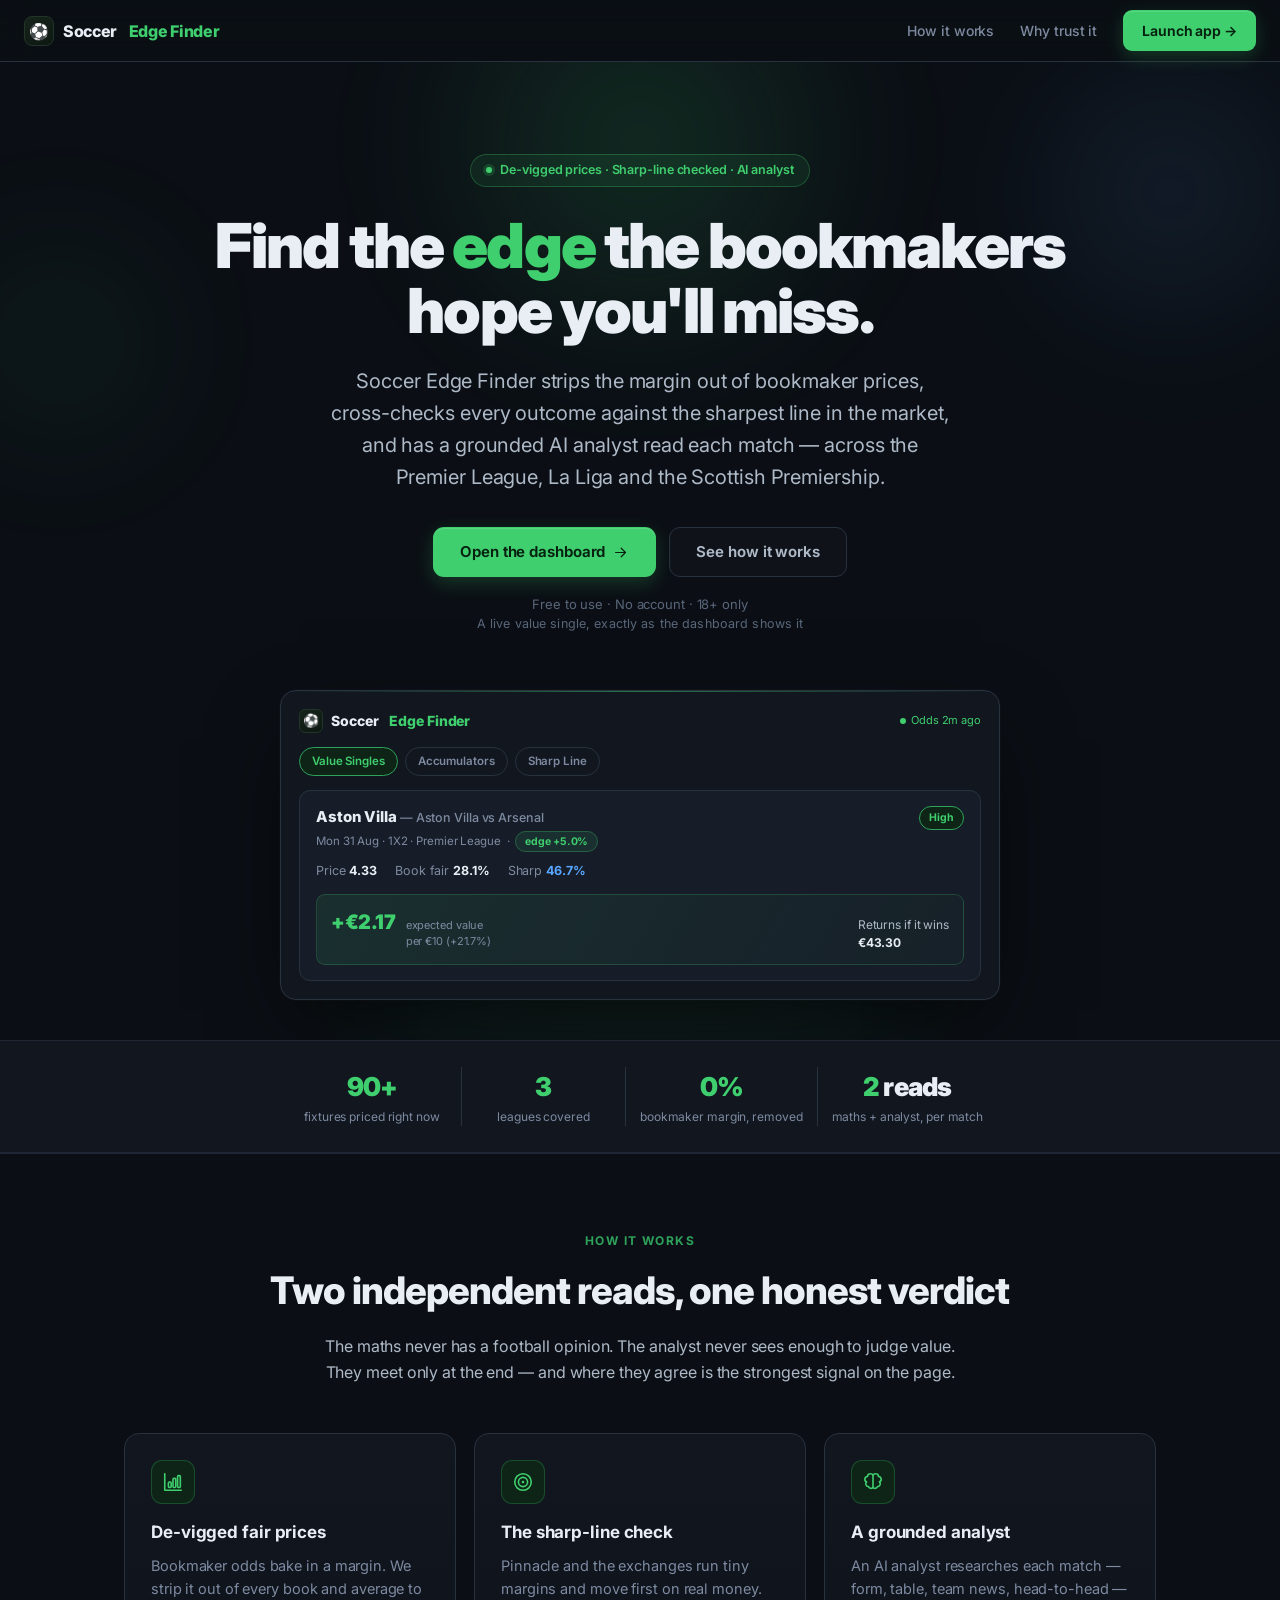
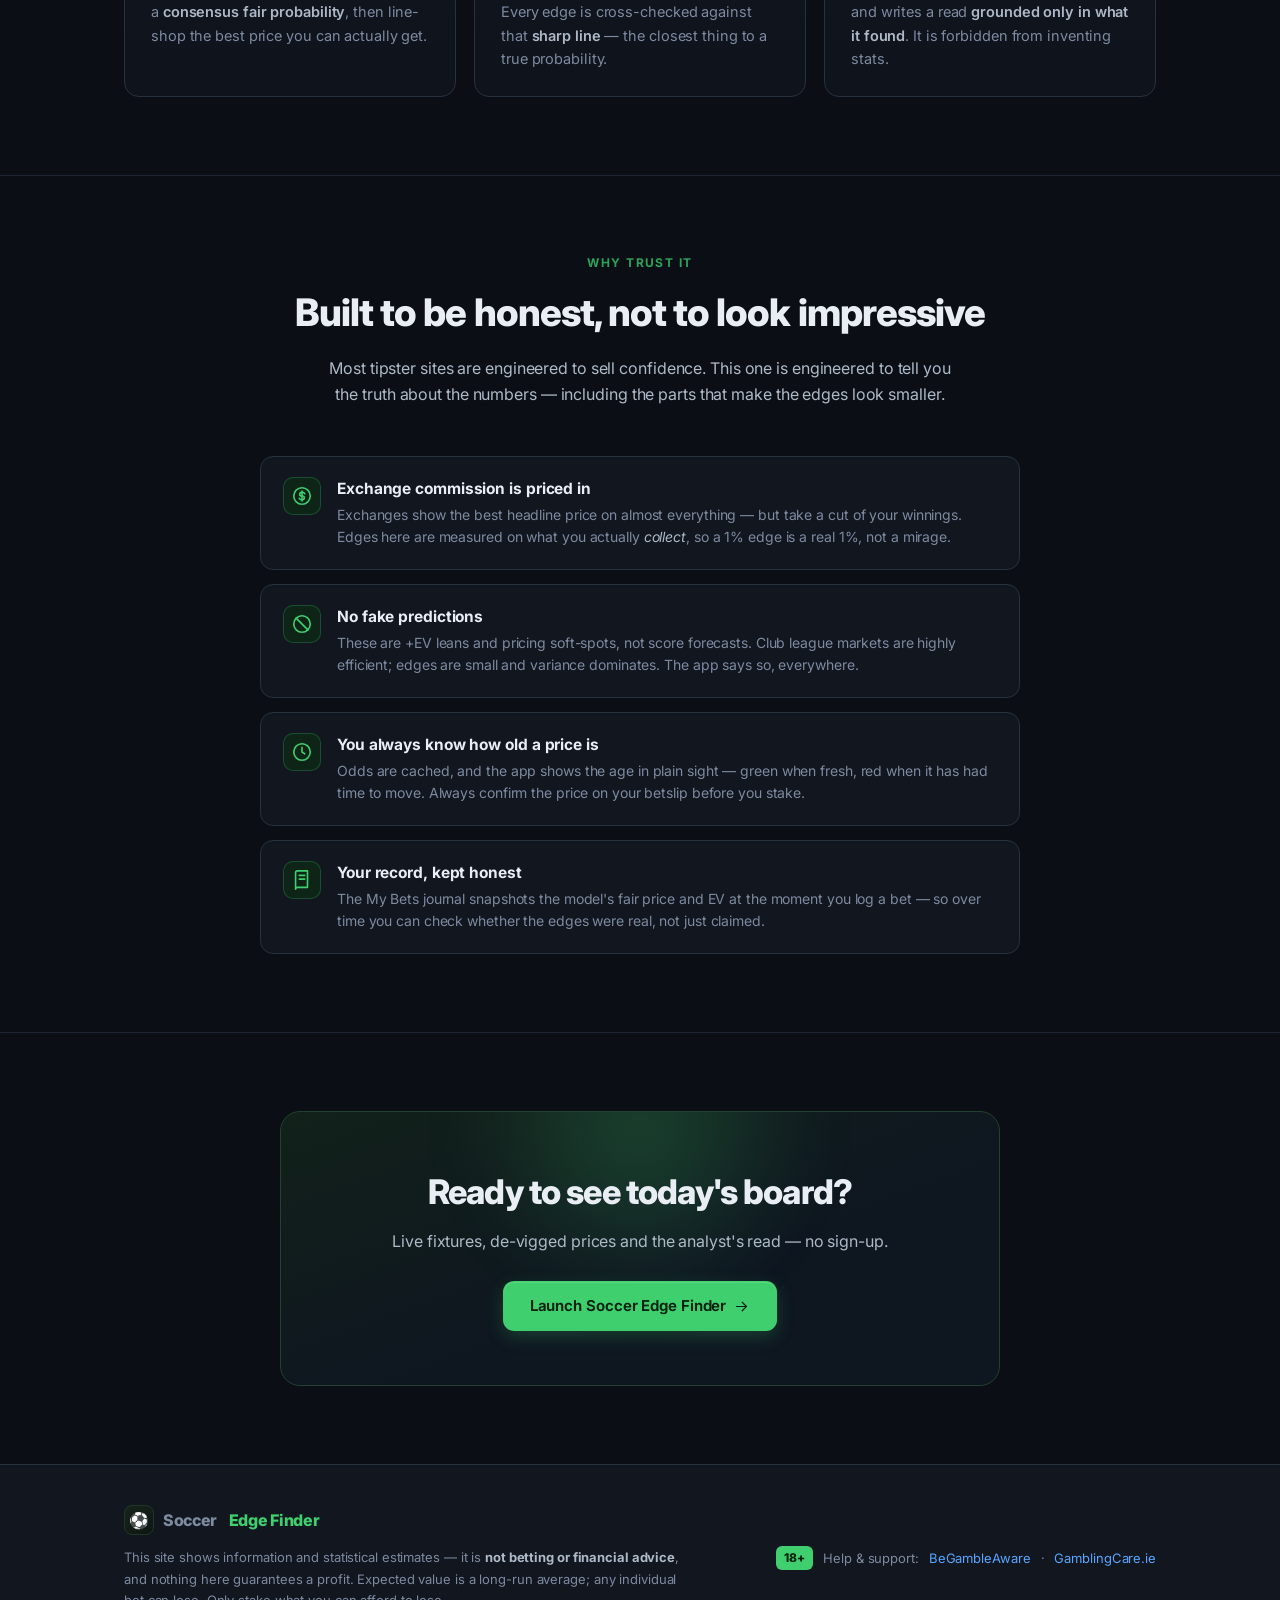
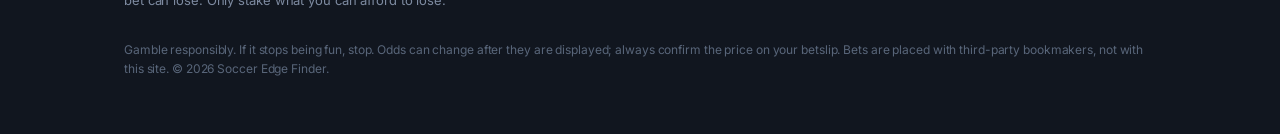
==== commit 19af77a5: "Redesign the dashboard shell: professional sidebar layout The dashboard read as amateur on desktop: " ====
--- a/static/landing.html
+++ b/static/landing.html
@@ -87,7 +87,9 @@
   /* PRODUCT PREVIEW (browser-framed CSS mockup of the real dashboard) */
   .preview { position: relative; z-index: 1; margin: 56px auto 0; max-width: 720px; }
   .preview::after { content:''; position:absolute; left:8%; right:8%; bottom:-26px; height:60px; background: rgba(63,207,110,.16); filter: blur(46px); border-radius: 50%; z-index:-1; }
-  .browser { border-radius: 14px; border: 1px solid var(--line-2); background: var(--bg-1); overflow: hidden; box-shadow: 0 30px 80px -20px rgba(0,0,0,.75), 0 0 0 1px rgba(255,255,255,.02); }
+  .preview-cap { text-align: center; font-size: 12.5px; color: var(--tx-4); margin-bottom: 14px; letter-spacing: .01em; }
+  .browser { position: relative; border-radius: 16px; border: 1px solid var(--line-2); background: var(--bg-1); overflow: hidden; box-shadow: 0 30px 80px -20px rgba(0,0,0,.75), 0 0 0 1px rgba(255,255,255,.02); }
+  .browser::before { content:""; position:absolute; top:0; left:0; right:0; height:1px; background: linear-gradient(90deg, transparent, rgba(63,207,110,.5), transparent); }
   .browser-bar { display: flex; align-items: center; gap: 8px; padding: 11px 14px; background: var(--bg-2); border-bottom: 1px solid var(--line-2); }
   .dots { display: flex; gap: 6px; }
   .dots i { width: 11px; height: 11px; border-radius: 50%; display: block; }
@@ -221,12 +223,9 @@
     <div class="hero-note">Free to use · No account · 18+ only</div>
 
     <!-- Product preview: a faithful CSS recreation of a real Value Single card -->
+    <div class="preview-cap">A live value single, exactly as the dashboard shows it</div>
     <div class="preview" aria-label="Soccer Edge Finder dashboard preview">
       <div class="browser">
-        <div class="browser-bar">
-          <div class="dots"><i></i><i></i><i></i></div>
-          <div class="urlbar">soccer-edge-finder · Markets → Value Singles</div>
-        </div>
         <div class="app">
           <div class="app-top">
             <div class="app-brand"><span class="m">⚽</span>Soccer&nbsp;<em>Edge&nbsp;Finder</em></div>
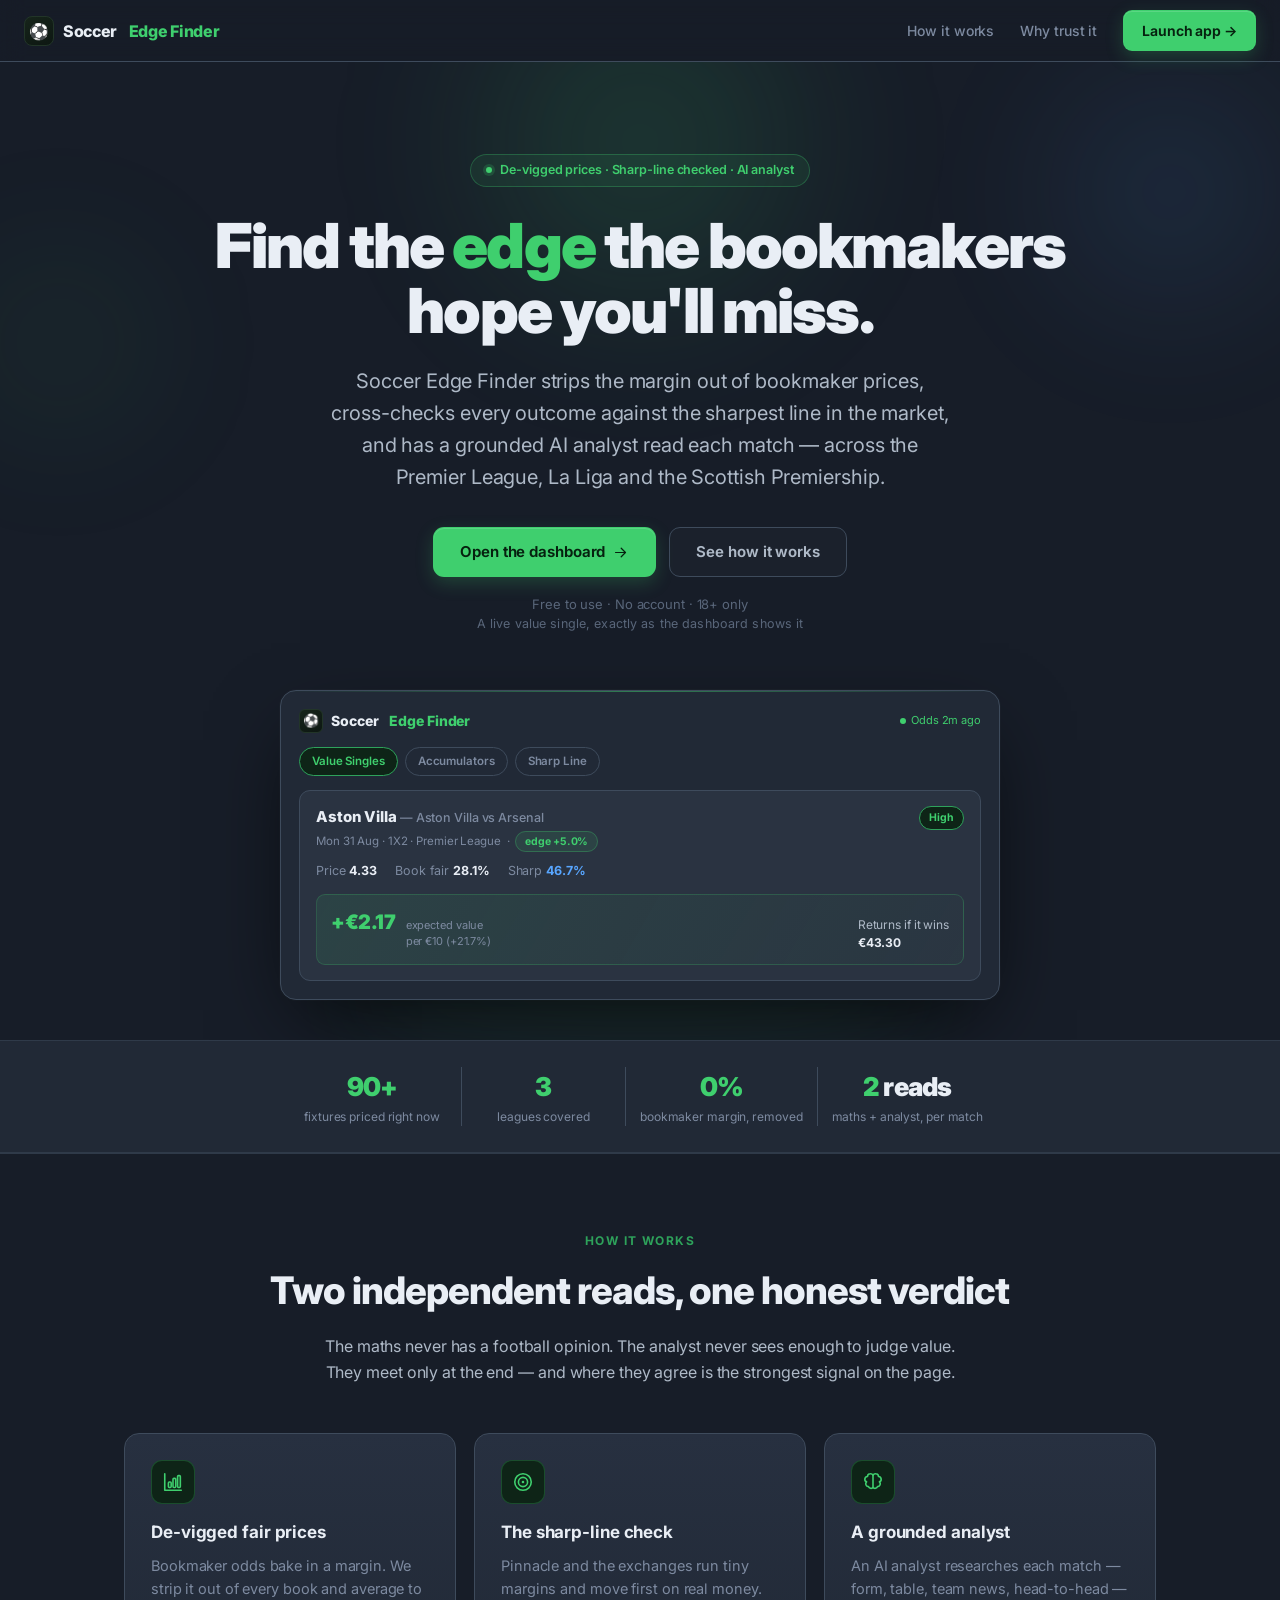
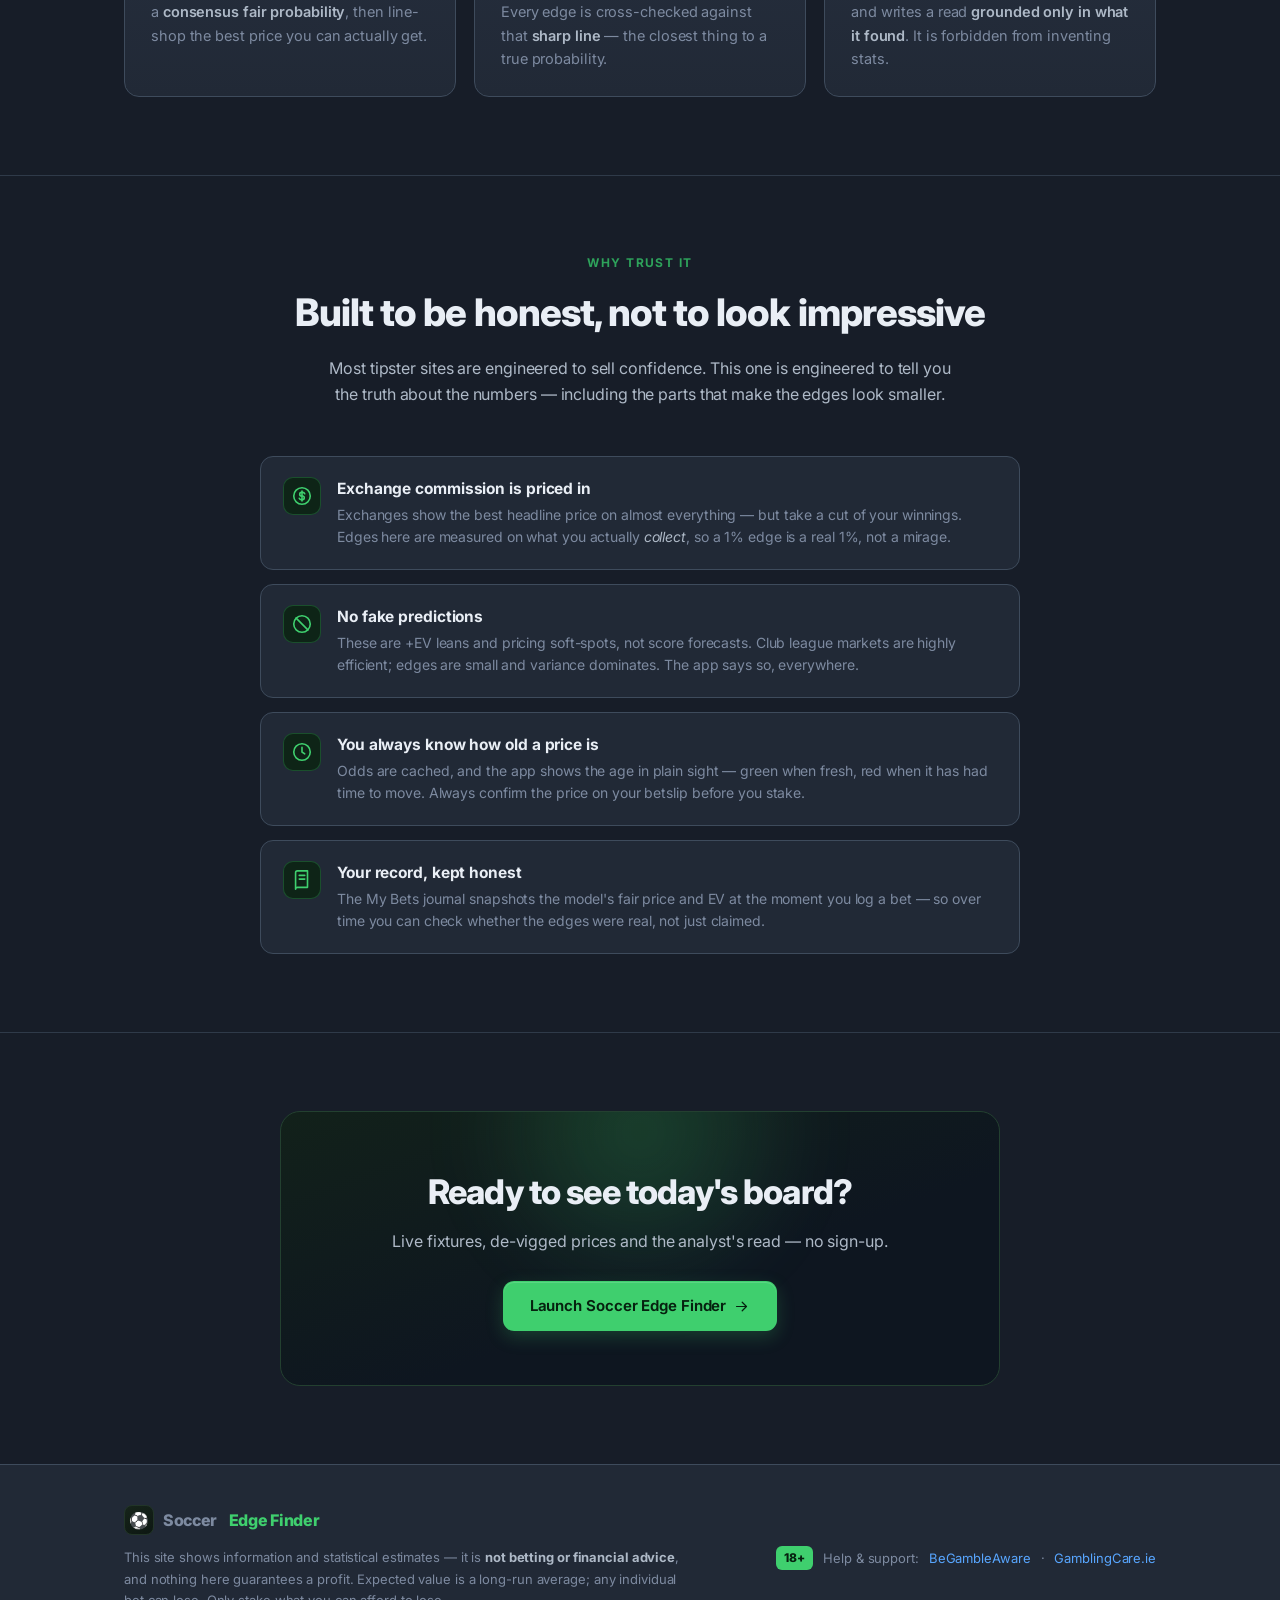
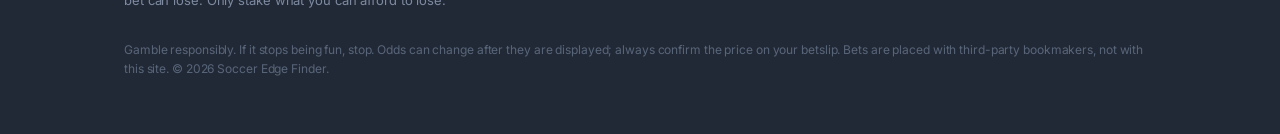
==== commit e10513f7: "Homepage: add depth + texture, align palette with the app Give the landing a lit, textured backdrop " ====
--- a/static/landing.html
+++ b/static/landing.html
@@ -3,7 +3,7 @@
 <head>
 <meta charset="UTF-8">
 <meta name="viewport" content="width=device-width, initial-scale=1.0, viewport-fit=cover">
-<meta name="theme-color" content="#0b0f15">
+<meta name="theme-color" content="#12161d">
 <title>Soccer Edge Finder — de-vigged prices, sharp-line checked, analyst-backed</title>
 <meta name="description" content="A betting edge finder for club football across the Premier League, La Liga and the Scottish Premiership. De-vigged bookmaker prices, a sharp-line cross-check and a grounded AI analyst — with the maths kept honest.">
 <link rel="icon" href="data:image/svg+xml,%3Csvg xmlns=%27http://www.w3.org/2000/svg%27 viewBox=%270 0 32 32%27%3E%3Crect width=%2732%27 height=%2732%27 rx=%277%27 fill=%27%230b0f15%27/%3E%3Ctext x=%2716%27 y=%2723%27 font-size=%2720%27 text-anchor=%27middle%27%3E%E2%9A%BD%3C/text%3E%3C/svg%3E">
@@ -13,20 +13,35 @@
 <style>
   *,*::before,*::after { box-sizing: border-box; margin: 0; padding: 0; }
   :root {
-    --bg-0:#0b0f15; --bg-1:#11161f; --bg-2:#161d28; --bg-3:#1c2533;
-    --line-1:#1d2632; --line-2:#28323f;
+    --bg-0:#171d28; --bg-1:#212936; --bg-2:#2a3341; --bg-3:#35404f;
+    --line-1:#2f3a49; --line-2:#3e4b5c;
     --tx-1:#e9eef5; --tx-2:#aeb9c7; --tx-3:#7d8aa0; --tx-4:#59667a;
     --green:#3fcf6e; --green-dim:#2ea25b; --green-bg:#0e2417;
     --blue:#58a6ff; --amber:#e3a93c; --red:#f85149;
     --maxw:1080px;
   }
-  html { scroll-behavior: smooth; }
+  html { scroll-behavior: smooth; background: #12161d; }
   body {
     font-family: 'Inter', -apple-system, BlinkMacSystemFont, 'Segoe UI', Roboto, sans-serif;
     background: var(--bg-0); color: var(--tx-1);
     -webkit-font-smoothing: antialiased; -moz-osx-font-smoothing: grayscale;
     line-height: 1.5; letter-spacing: -.006em; overflow-x: hidden;
   }
+  /* Depth layer: soft aurora glows + a faint dot-grid on a viewport-fixed layer
+     behind all content, so the page reads as a lit, textured surface rather than
+     a flat dark void. A fixed element (not background-attachment:fixed) keeps it
+     smooth on mobile and reliable to paint. */
+  body::before {
+    content: ""; position: fixed; inset: 0; z-index: -1; pointer-events: none;
+    background-color: var(--bg-0);
+    background-image:
+      radial-gradient(1000px 560px at 50% -6%, rgba(63,207,110,.18), transparent 60%),
+      radial-gradient(820px 560px at 98% -2%, rgba(88,166,255,.12), transparent 56%),
+      radial-gradient(760px 680px at 2% 16%, rgba(63,207,110,.09), transparent 58%),
+      radial-gradient(rgba(154,174,204,.05) 1px, transparent 1.5px);
+    background-size: auto, auto, auto, 24px 24px;
+    background-repeat: no-repeat, no-repeat, no-repeat, repeat;
+  }
   a { color: inherit; text-decoration: none; }
   .wrap { max-width: var(--maxw); margin: 0 auto; padding: 0 24px; }
   svg.ico { width: 22px; height: 22px; stroke: currentColor; fill: none; stroke-width: 1.75; stroke-linecap: round; stroke-linejoin: round; }
@@ -36,7 +51,7 @@
     position: sticky; top: 0; z-index: 100;
     display: flex; align-items: center; justify-content: space-between;
     height: 62px; padding: 0 24px;
-    background: rgba(11,15,21,.8); backdrop-filter: blur(12px);
+    background: rgba(23,29,40,.72); backdrop-filter: blur(12px);
     border-bottom: 1px solid var(--line-2);
   }
   .brand { display: flex; align-items: center; gap: 9px; font-weight: 800; font-size: 16px; letter-spacing: -.02em; }
@@ -138,7 +153,7 @@
   .lede { text-align: center; color: var(--tx-2); max-width: 640px; margin: 0 auto 48px; font-size: 16px; line-height: 1.65; }
 
   .grid { display: grid; grid-template-columns: repeat(3,1fr); gap: 18px; }
-  .card { background: linear-gradient(180deg, var(--bg-1), #0e131c); border: 1px solid var(--line-2); border-radius: 15px; padding: 26px; transition: .2s; }
+  .card { background: linear-gradient(180deg, #273040, var(--bg-1)); border: 1px solid var(--line-2); border-radius: 15px; padding: 26px; transition: .2s; }
   .card:hover { border-color: #33465a; transform: translateY(-3px); box-shadow: 0 18px 40px -20px rgba(0,0,0,.6); }
   .card .ico-box { width: 44px; height: 44px; border-radius: 11px; display: grid; place-items: center; margin-bottom: 16px; color: var(--green); background: var(--green-bg); border: 1px solid rgba(63,207,110,.24); }
   .card h3 { font-size: 17px; font-weight: 700; margin-bottom: 8px; }
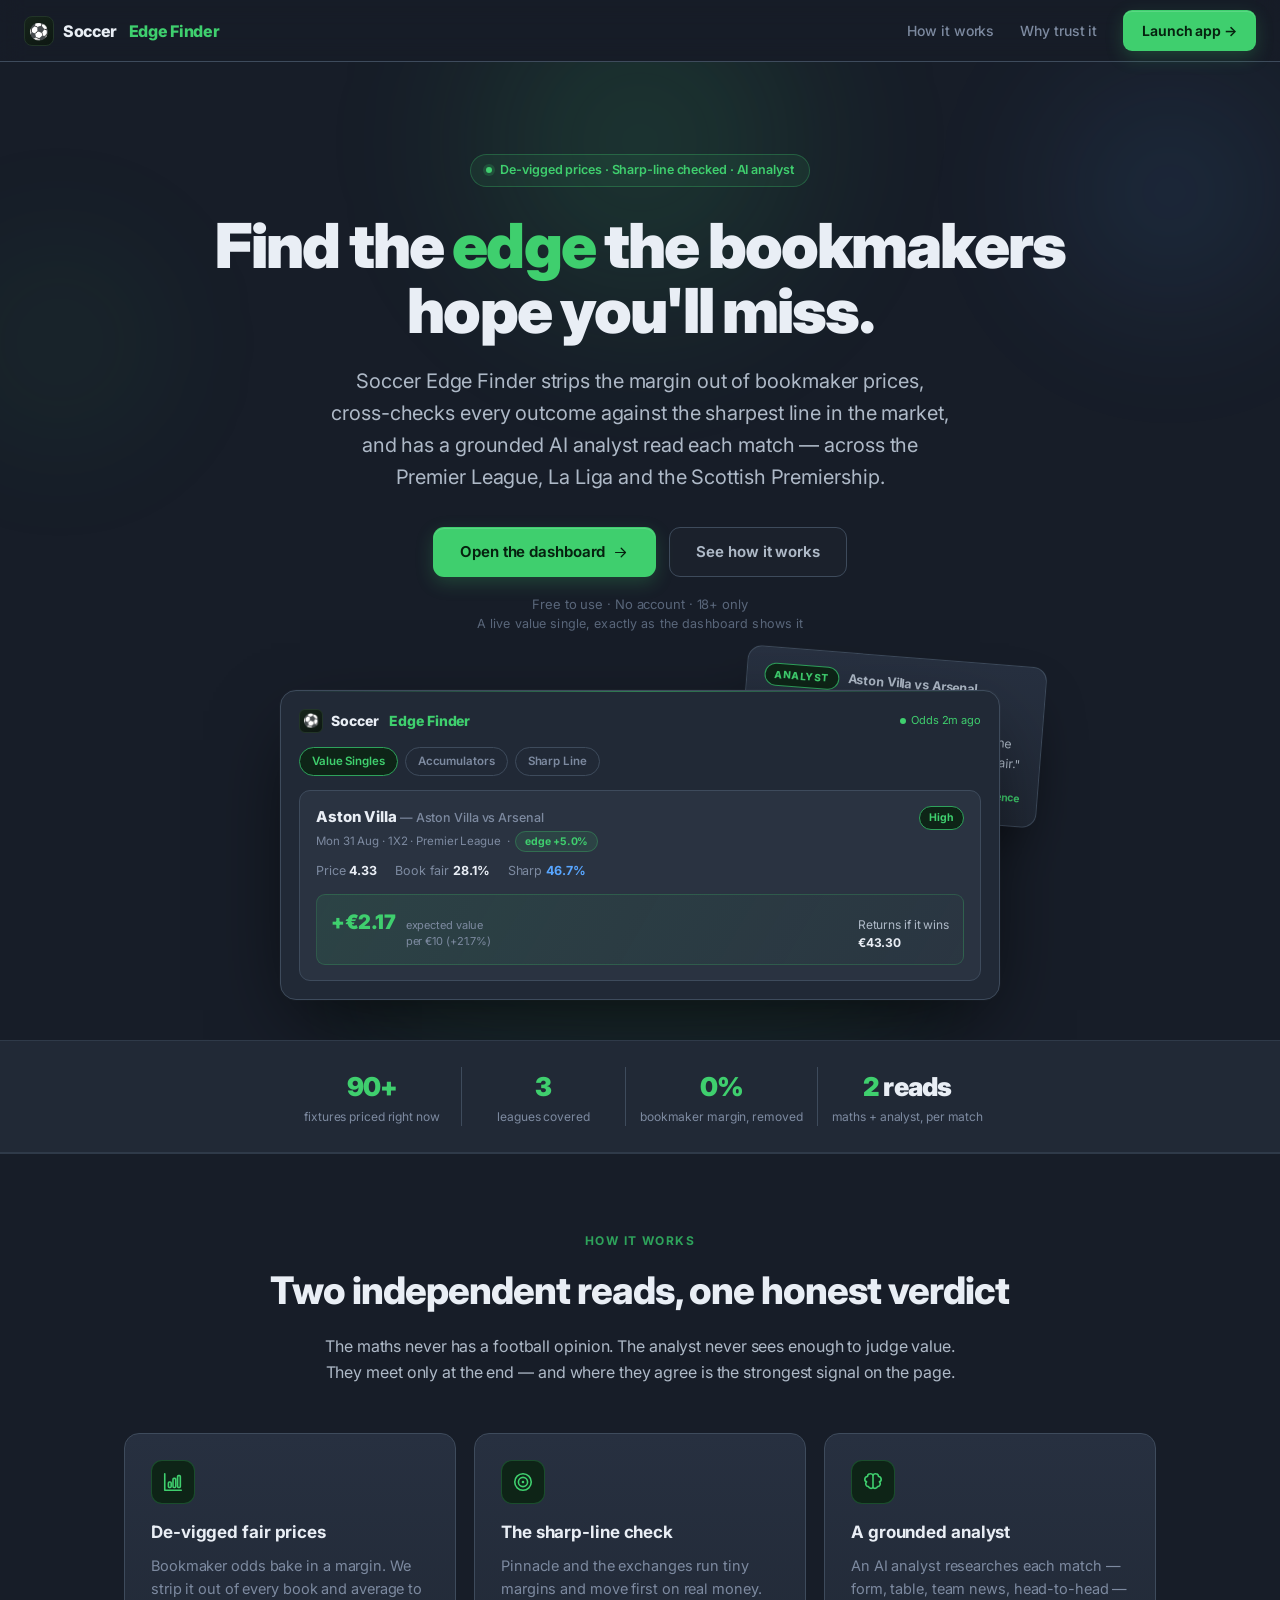
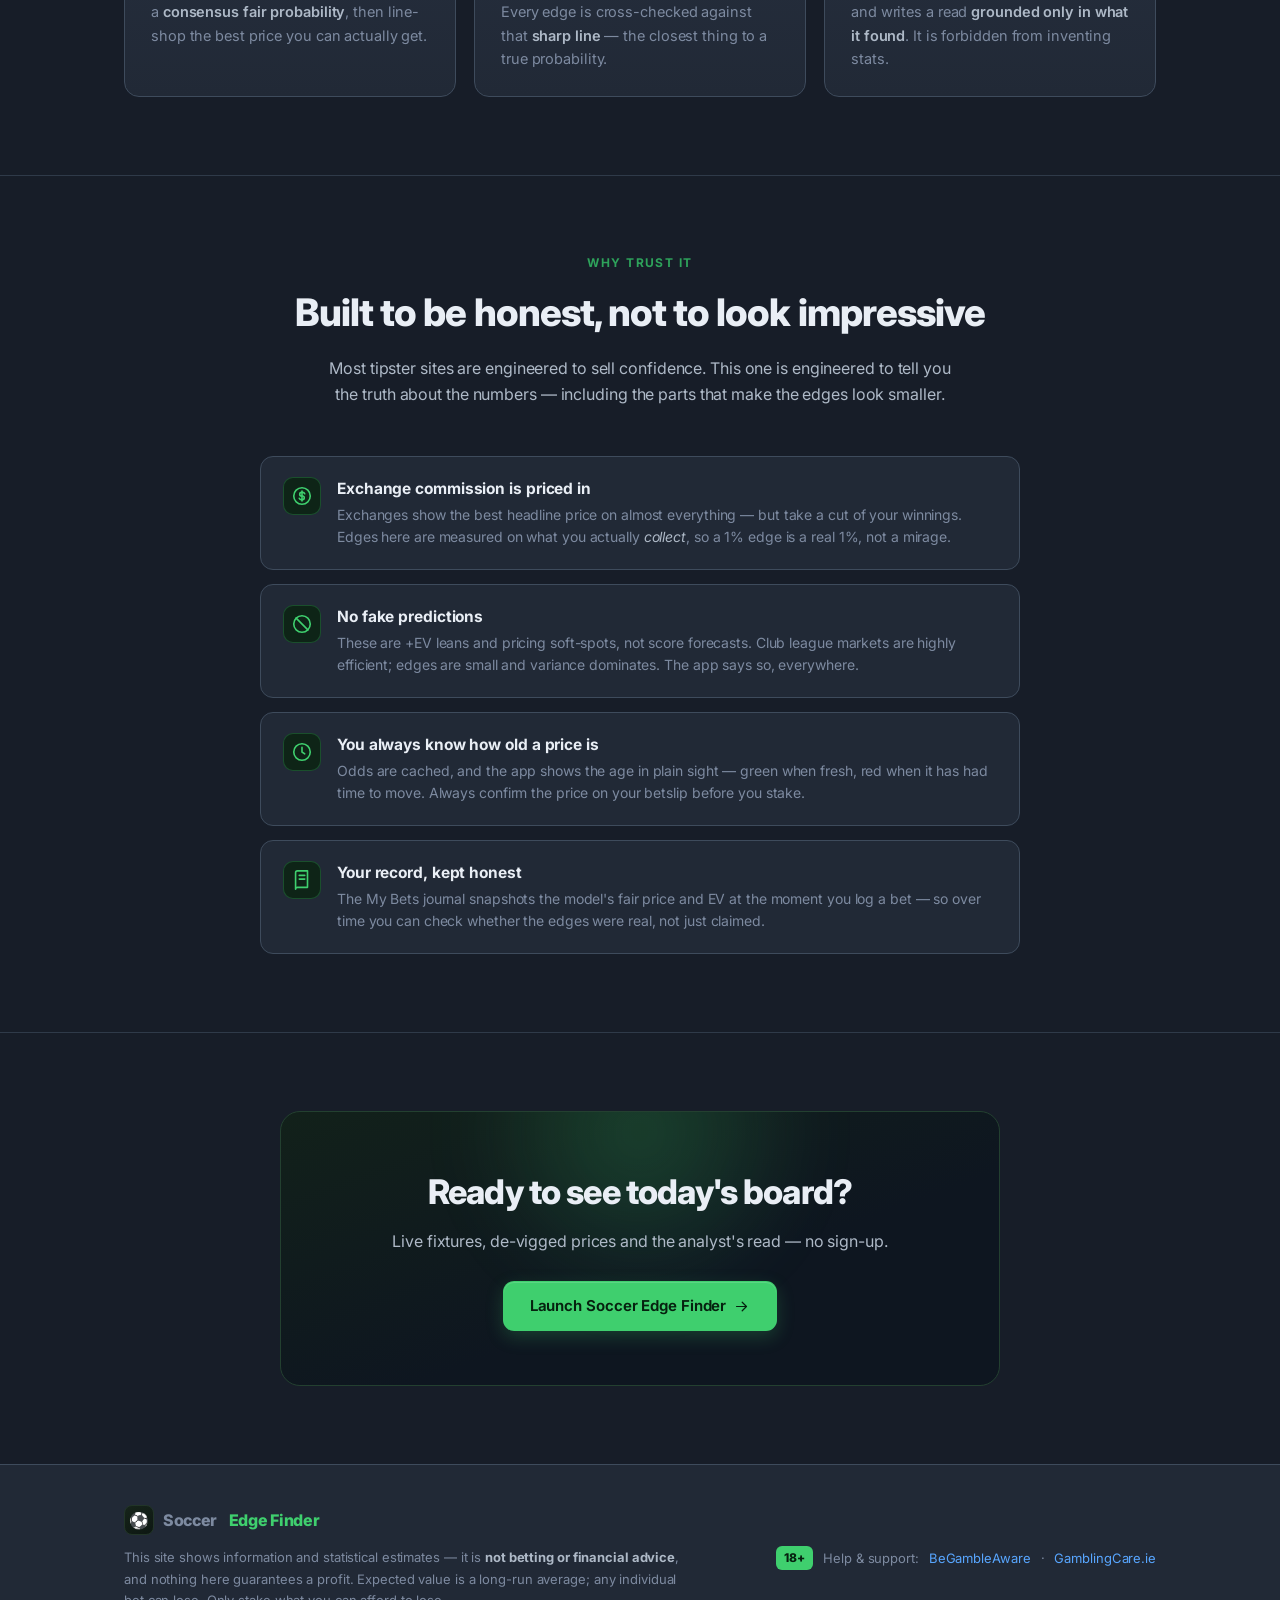
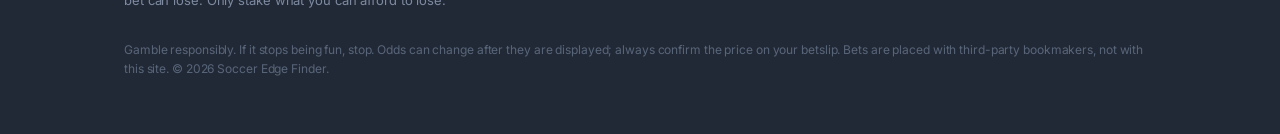
==== commit 25749e67: "Homepage: add a second floating screen (the analyst read) Tilt a compact analyst-read card behind th" ====
--- a/static/landing.html
+++ b/static/landing.html
@@ -137,6 +137,23 @@
   .ev .ret { margin-left: auto; font-size: 12px; color: var(--tx-2); }
   .ev .ret b { color: var(--tx-1); }
 
+  /* second floating screen — the analyst read, tilted behind the value single */
+  .preview .browser { z-index: 2; }
+  .float-card {
+    position: absolute; z-index: 1; top: -34px; right: -42px; width: 300px;
+    text-align: left; padding: 15px 17px; border-radius: 14px;
+    background: linear-gradient(180deg, #273040, var(--bg-1));
+    border: 1px solid var(--line-2);
+    box-shadow: 0 28px 62px -26px rgba(0,0,0,.85), 0 0 0 1px rgba(255,255,255,.02);
+    transform: rotate(4.5deg);
+  }
+  .fc-head { display: flex; align-items: center; gap: 9px; font-size: 12.5px; font-weight: 700; color: var(--tx-2); margin-bottom: 11px; }
+  .fc-badge { font-size: 10px; font-weight: 800; letter-spacing: .05em; text-transform: uppercase; color: var(--green); background: var(--green-bg); border: 1px solid var(--green-dim); border-radius: 999px; padding: 3px 9px; }
+  .fc-quote { font-size: 12.5px; line-height: 1.55; color: var(--tx-2); margin-bottom: 13px; }
+  .fc-foot { display: flex; align-items: center; gap: 6px; flex-wrap: wrap; }
+  .fc-chip { font-size: 10.5px; font-weight: 600; color: var(--tx-3); background: var(--bg-3); border: 1px solid var(--line-2); border-radius: 999px; padding: 3px 9px; }
+  .fc-conf { margin-left: auto; font-size: 10.5px; font-weight: 700; color: var(--green); }
+
   /* CREDIBILITY STRIP */
   .cred { border-top: 1px solid var(--line-1); border-bottom: 1px solid var(--line-1); background: var(--bg-1); }
   .cred .wrap { display: flex; justify-content: center; gap: 14px; flex-wrap: wrap; padding: 26px 24px; }
@@ -205,6 +222,7 @@
     footer .cols { flex-direction: column; }
     .stat + .stat { border-left: none; padding-left: 0; }
     .metrics { gap: 12px; }
+    .float-card { display: none; }   /* would poke off-screen on a phone */
   }
 </style>
 </head>
@@ -240,6 +258,16 @@
     <!-- Product preview: a faithful CSS recreation of a real Value Single card -->
     <div class="preview-cap">A live value single, exactly as the dashboard shows it</div>
     <div class="preview" aria-label="Soccer Edge Finder dashboard preview">
+      <!-- second floating screen: the analyst read, peeking behind the value single -->
+      <div class="float-card" aria-hidden="true">
+        <div class="fc-head"><span class="fc-badge">Analyst</span>Aston Villa vs Arsenal</div>
+        <p class="fc-quote">"Villa unbeaten at home in six; Arsenal without two first-choice centre-backs. The price on Villa's draw-no-bet drifts past fair."</p>
+        <div class="fc-foot">
+          <span class="fc-chip">Team news ✓</span>
+          <span class="fc-chip">Form ✓</span>
+          <span class="fc-conf">High confidence</span>
+        </div>
+      </div>
       <div class="browser">
         <div class="app">
           <div class="app-top">
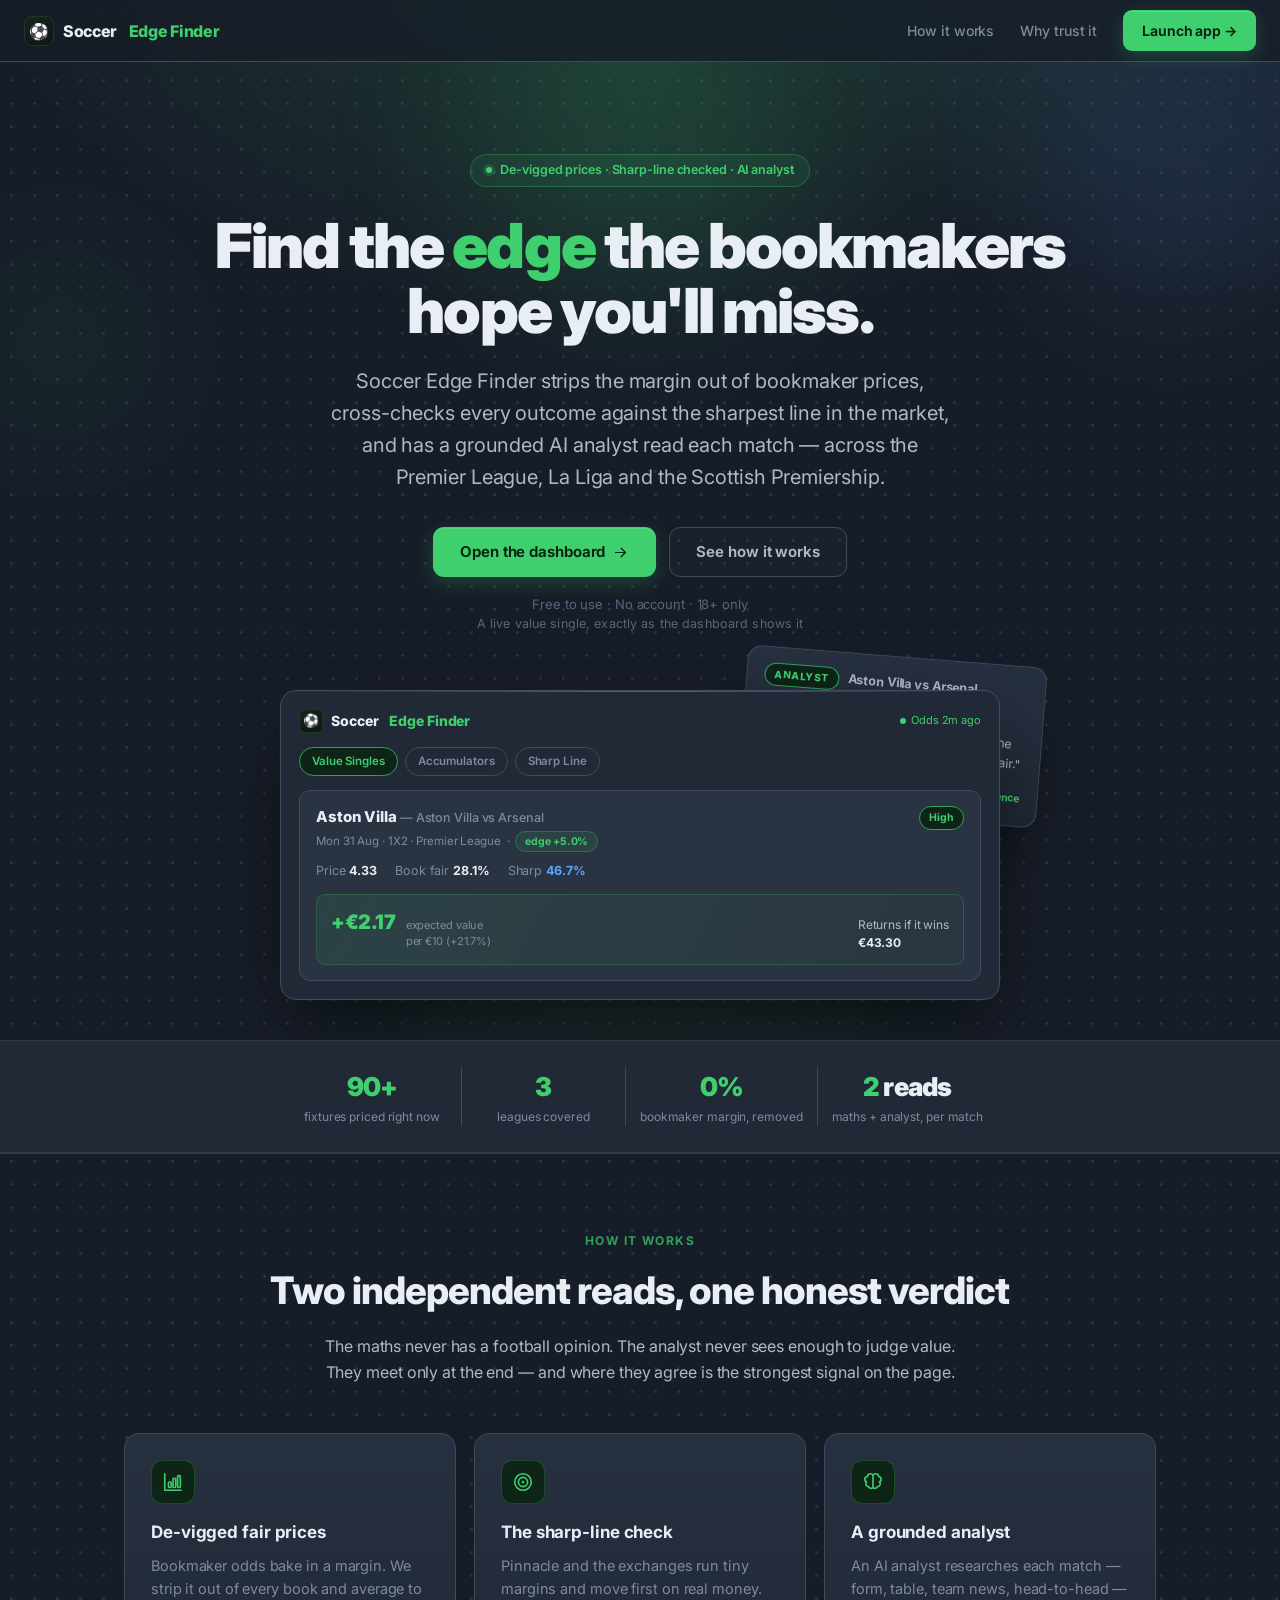
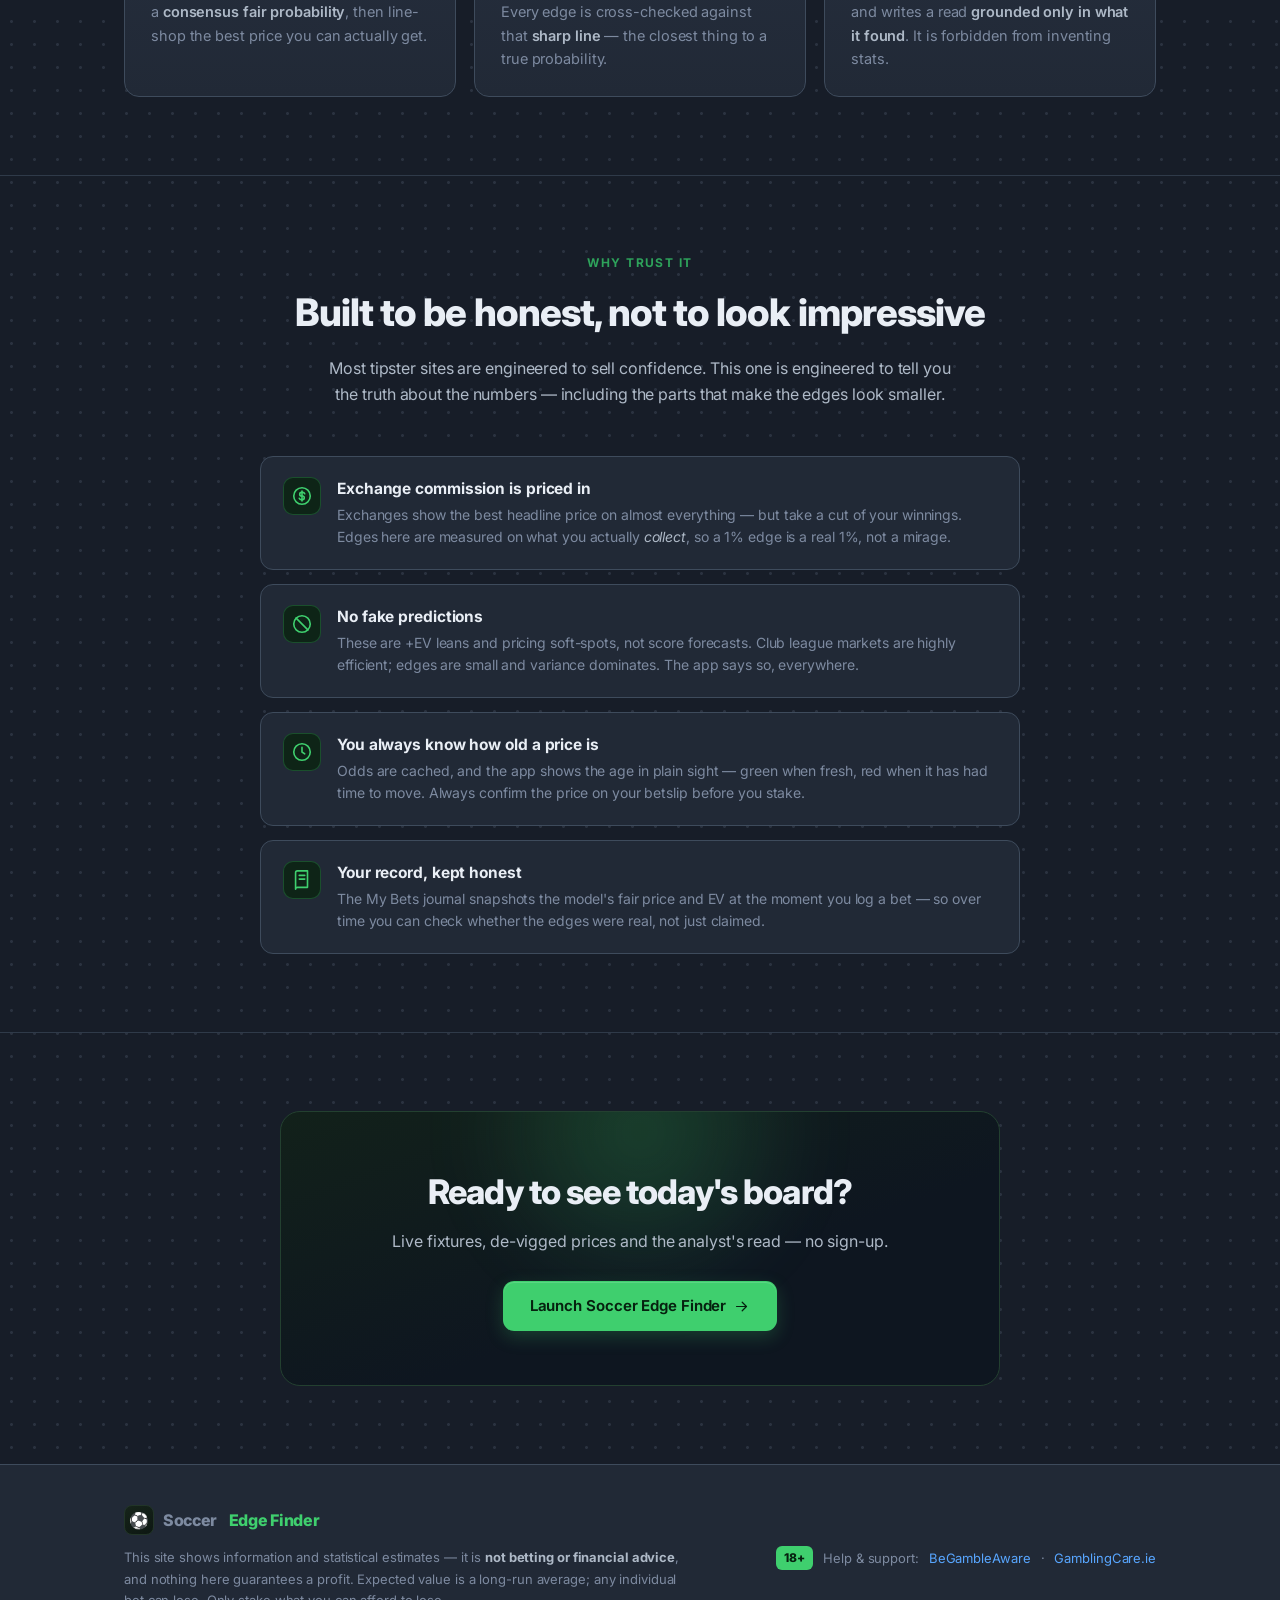
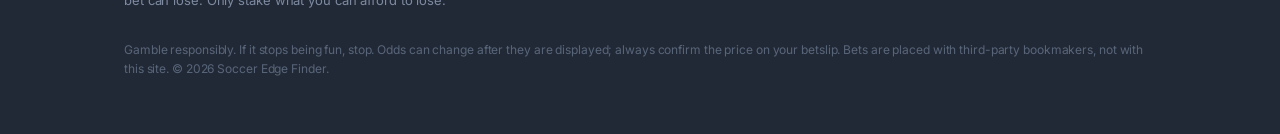
==== commit d7a771cb: "Homepage: unpin the background so scrolling feels dynamic again Regression fix: the texture was on a" ====
--- a/static/landing.html
+++ b/static/landing.html
@@ -23,24 +23,19 @@
   html { scroll-behavior: smooth; background: #12161d; }
   body {
     font-family: 'Inter', -apple-system, BlinkMacSystemFont, 'Segoe UI', Roboto, sans-serif;
-    background: var(--bg-0); color: var(--tx-1);
+    color: var(--tx-1);
     -webkit-font-smoothing: antialiased; -moz-osx-font-smoothing: grayscale;
     line-height: 1.5; letter-spacing: -.006em; overflow-x: hidden;
-  }
-  /* Depth layer: soft aurora glows + a faint dot-grid on a viewport-fixed layer
-     behind all content, so the page reads as a lit, textured surface rather than
-     a flat dark void. A fixed element (not background-attachment:fixed) keeps it
-     smooth on mobile and reliable to paint. */
-  body::before {
-    content: ""; position: fixed; inset: 0; z-index: -1; pointer-events: none;
+    /* Texture that scrolls WITH the page (not pinned) so scrolling stays dynamic:
+       an aurora anchored near the top of the document that drifts away past the
+       hero — like the original — over a faint dot-grid that tiles the whole page. */
     background-color: var(--bg-0);
     background-image:
-      radial-gradient(1000px 560px at 50% -6%, rgba(63,207,110,.18), transparent 60%),
-      radial-gradient(820px 560px at 98% -2%, rgba(88,166,255,.12), transparent 56%),
-      radial-gradient(760px 680px at 2% 16%, rgba(63,207,110,.09), transparent 58%),
-      radial-gradient(rgba(154,174,204,.05) 1px, transparent 1.5px);
-    background-size: auto, auto, auto, 24px 24px;
-    background-repeat: no-repeat, no-repeat, no-repeat, repeat;
+      radial-gradient(1100px 640px at 50% -60px, rgba(63,207,110,.17), transparent 60%),
+      radial-gradient(860px 580px at 100% -20px, rgba(88,166,255,.12), transparent 56%),
+      radial-gradient(rgba(174,194,224,.13) 1.2px, transparent 1.7px);
+    background-size: auto, auto, 23px 23px;
+    background-repeat: no-repeat, no-repeat, repeat;
   }
   a { color: inherit; text-decoration: none; }
   .wrap { max-width: var(--maxw); margin: 0 auto; padding: 0 24px; }
